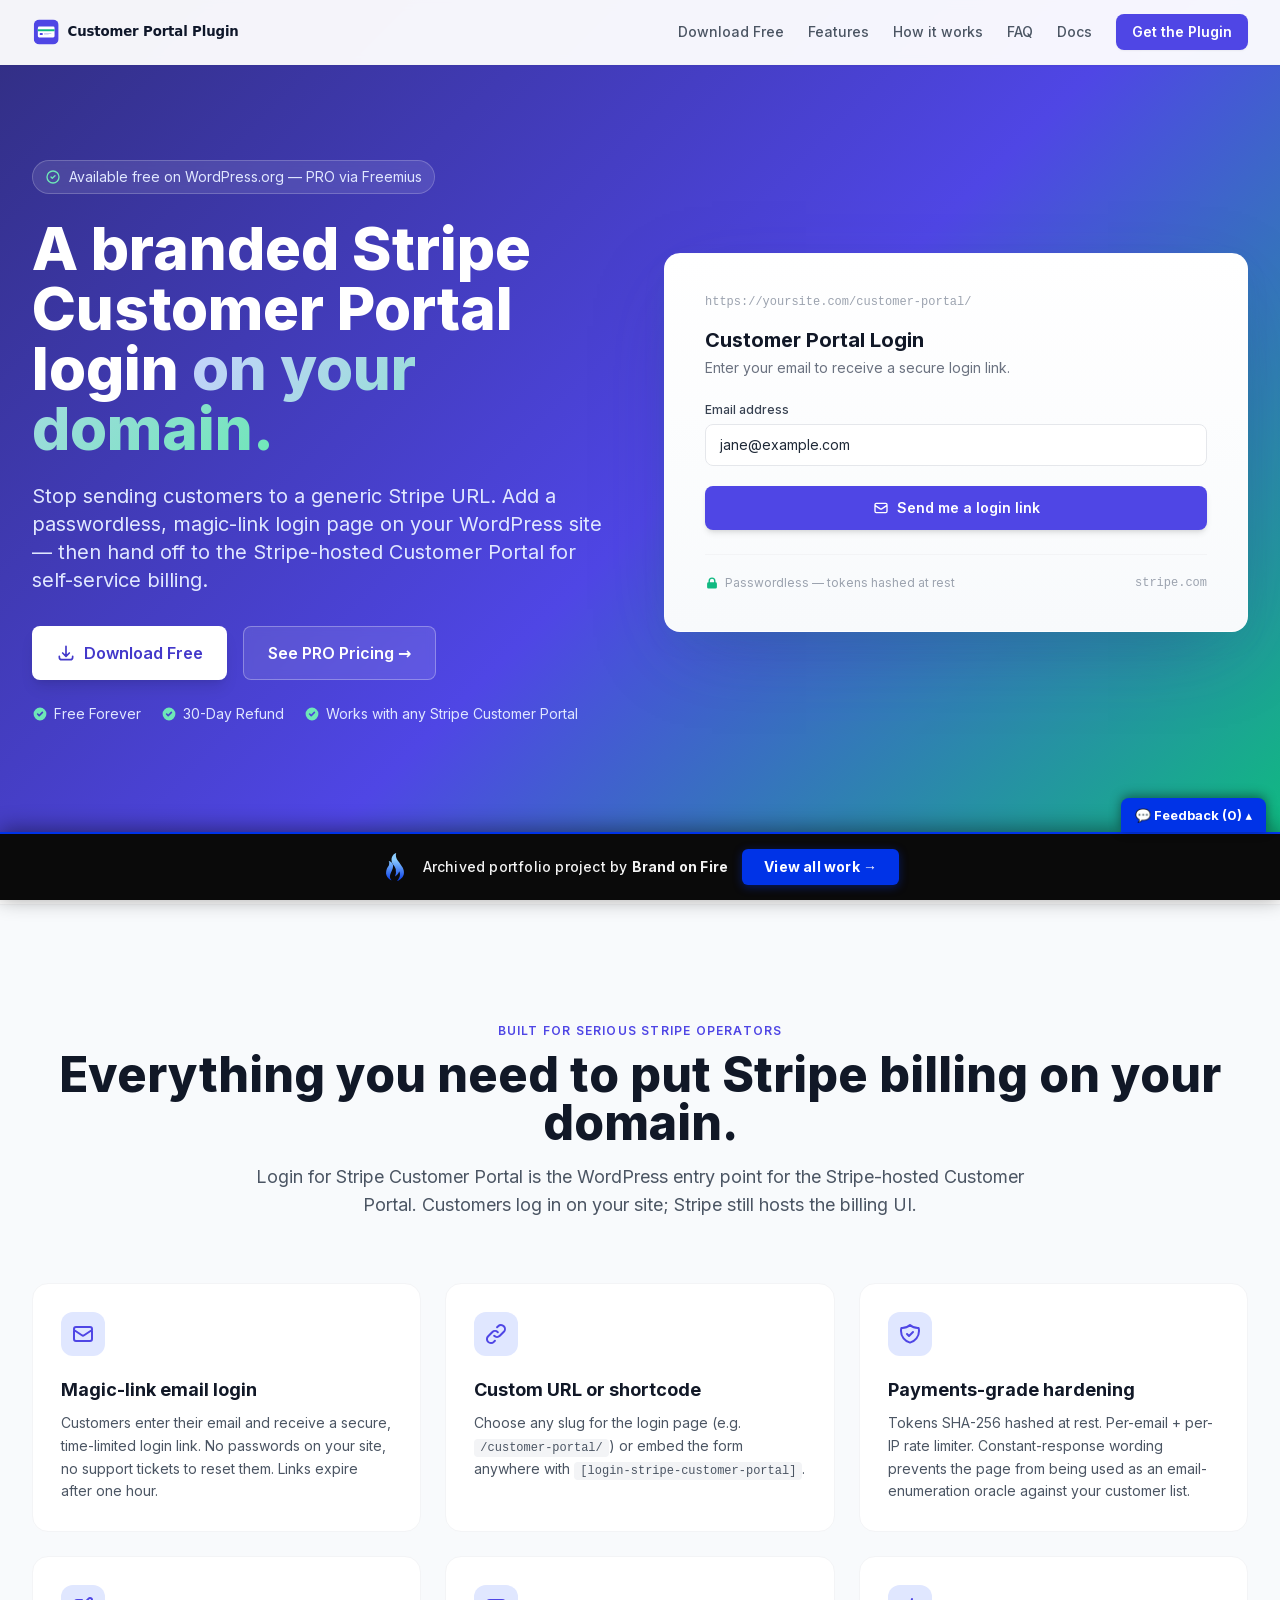
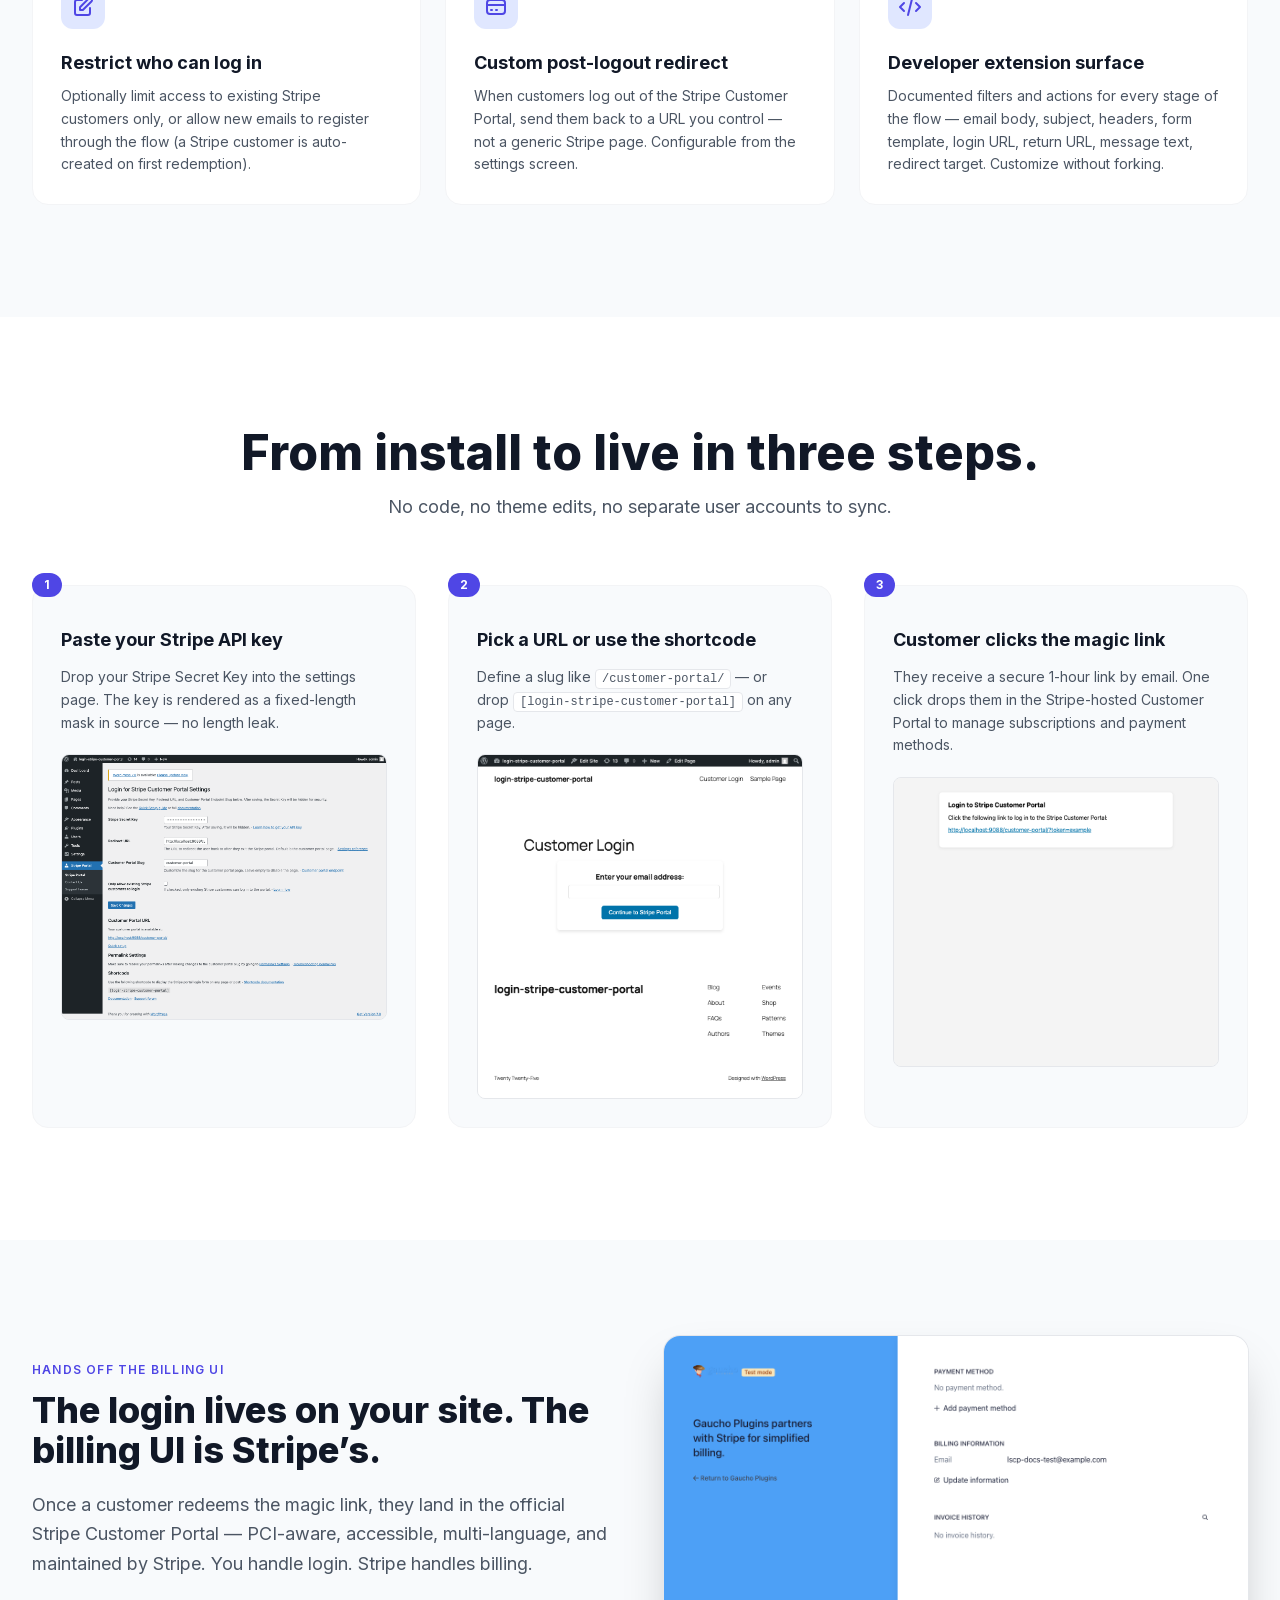
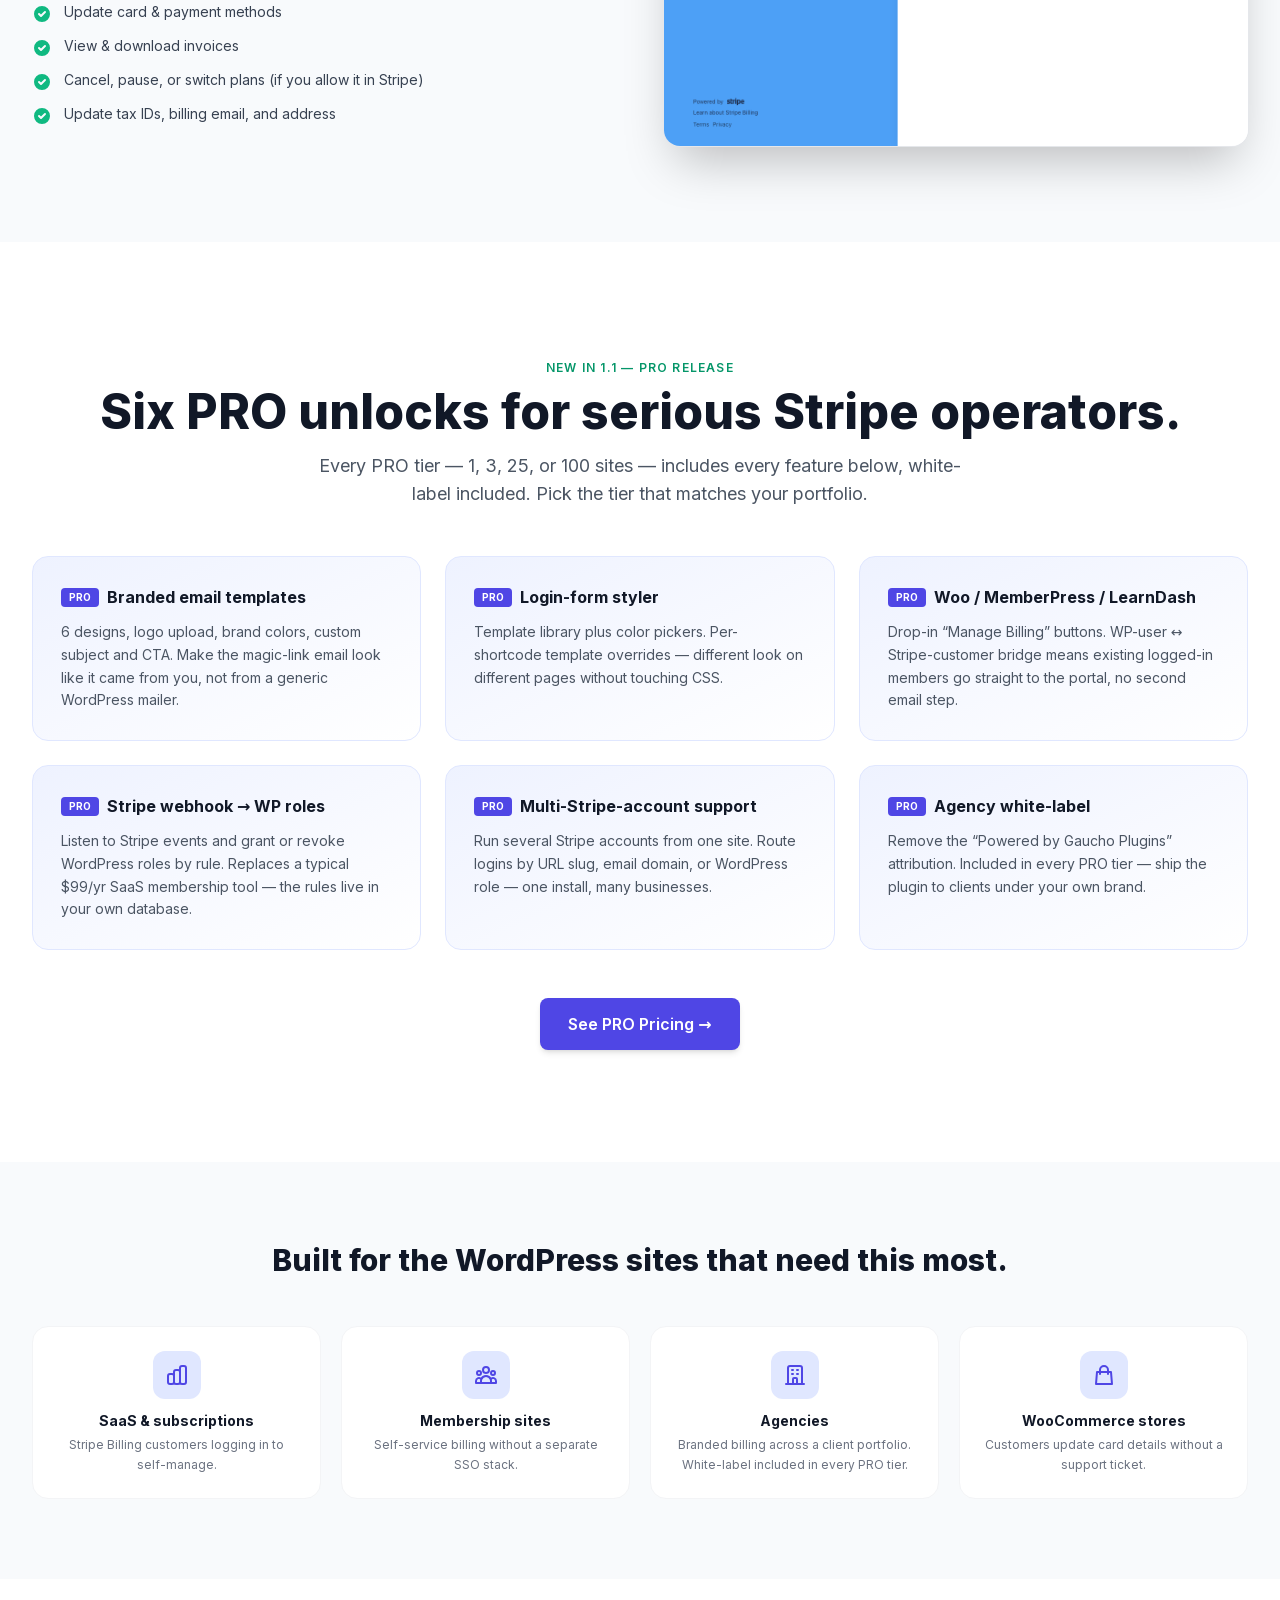
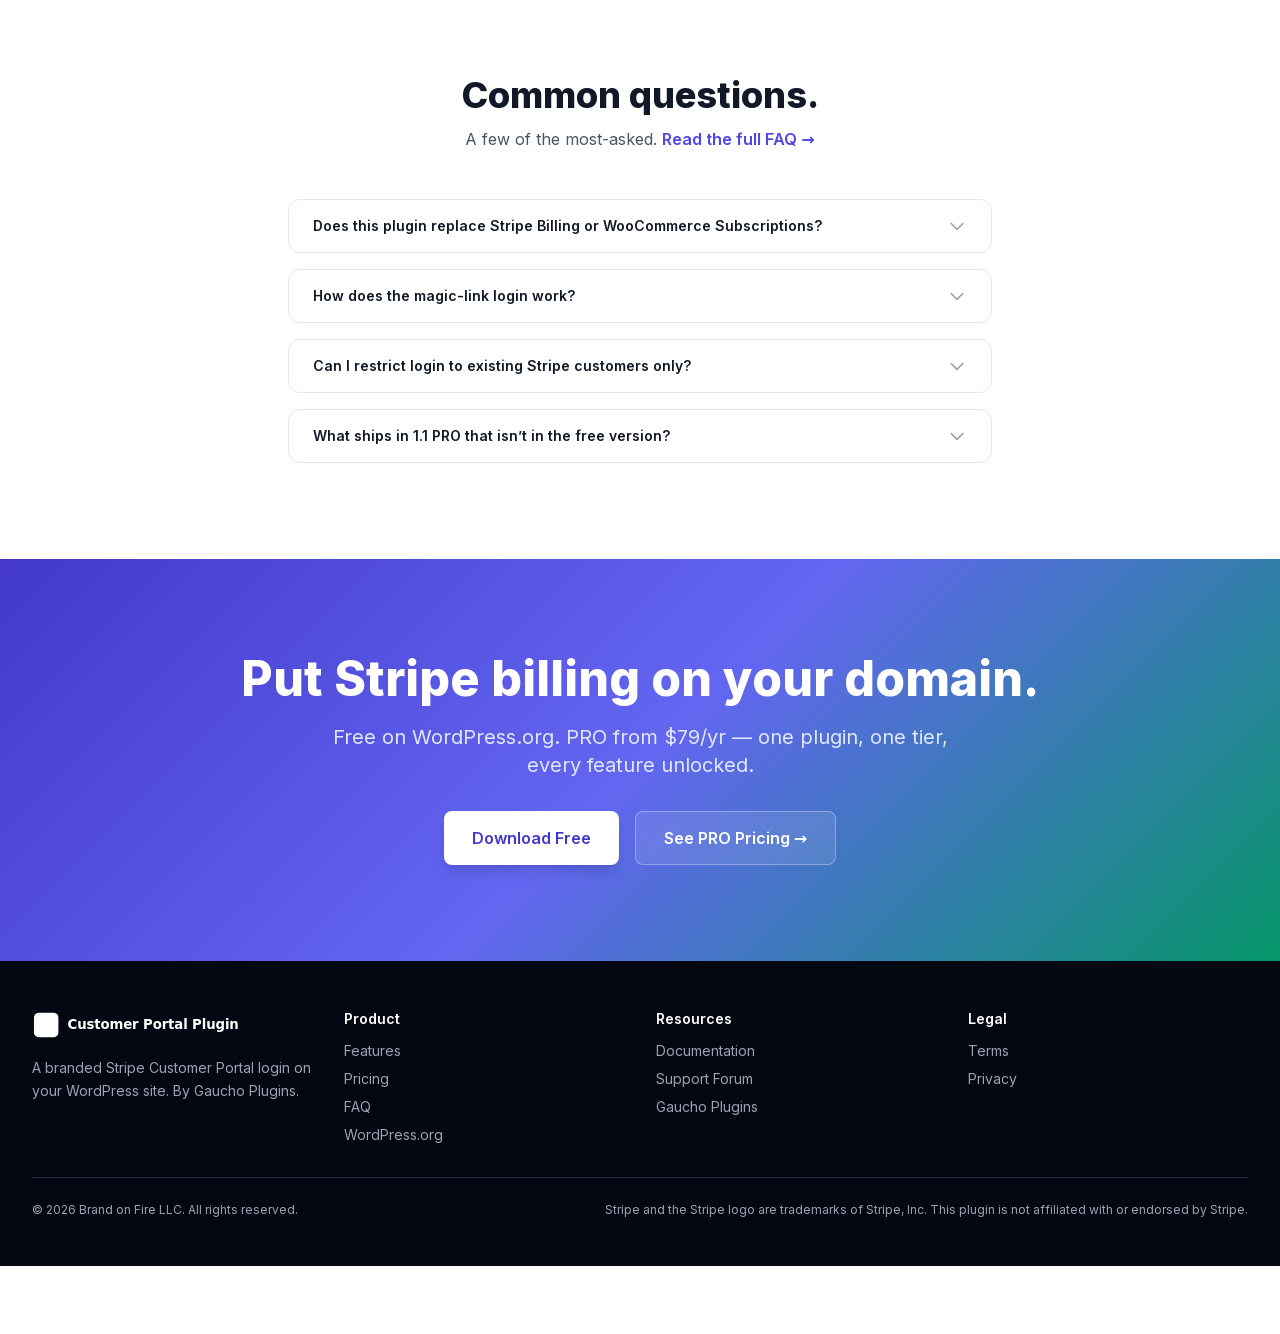
==== index.html @ 132a2828 "Portfolio mirror of customerportalplugin.com — static copy, forms disabled, noindex" ====
<!DOCTYPE html>
<html lang="en">
<head>
    <meta name="robots" content="noindex,nofollow">
    <meta charset="UTF-8">
    <meta name="viewport" content="width=device-width, initial-scale=1.0">
    <title>Login for Stripe Customer Portal — Branded Stripe Billing Login for WordPress</title>
    <meta name="description" content="A branded Stripe Customer Portal login page on your WordPress site. Passwordless magic-link email authentication, custom slug or shortcode, hardened against email enumeration. Free on WordPress.org. PRO from $79/yr.">
    <meta name="keywords" content="stripe customer portal WordPress, stripe billing login WordPress, magic link login WordPress, stripe customer portal login plugin, stripe portal shortcode, branded customer portal stripe">
    <link rel="canonical" href="/customer-portal-plugin/">

    <meta property="og:type" content="website">
    <meta property="og:title" content="Login for Stripe Customer Portal — Branded Stripe Billing Login for WordPress">
    <meta property="og:description" content="A branded Stripe Customer Portal login page on your WordPress site. Magic-link email authentication, custom slug or shortcode. Free on WordPress.org.">
    <meta property="og:url" content="/customer-portal-plugin/">
    <meta property="og:image" content="/customer-portal-plugin/assets/screenshots/login-form-endpoint.png">
    <meta property="og:site_name" content="Login for Stripe Customer Portal">

    <meta name="twitter:card" content="summary_large_image">
    <meta name="twitter:title" content="Login for Stripe Customer Portal — Stripe Billing Login for WordPress">
    <meta name="twitter:description" content="Branded magic-link login for the Stripe Customer Portal on WordPress. Free on WordPress.org.">
    <meta name="twitter:image" content="/customer-portal-plugin/assets/screenshots/login-form-endpoint.png">

    <link rel="icon" type="image/svg+xml" href="assets/icon.svg">
    <link rel="icon" type="image/png" sizes="32x32" href="assets/favicon-32.png">
    <link rel="icon" type="image/png" sizes="16x16" href="assets/favicon-16.png">
    <link rel="apple-touch-icon" sizes="180x180" href="assets/apple-touch-icon.png">
    <link rel="icon" type="image/png" sizes="192x192" href="assets/icon-192.png">
    <link href="assets/fonts/inter.css" rel="stylesheet">
    <script src="assets/vendor/tailwind.js"></script>
    <script>
        tailwind.config = {
            theme: {
                extend: {
                    fontFamily: { sans: ['Inter', 'system-ui', 'sans-serif'] },
                    colors: {
                        brand: {
                            50:  '#EEF2FF',
                            100: '#E0E7FF',
                            200: '#C7D2FE',
                            300: '#A5B4FC',
                            400: '#818CF8',
                            500: '#6366F1',
                            600: '#4F46E5',
                            700: '#4338CA',
                            800: '#3730A3',
                            900: '#312E81'
                        },
                        accent: {
                            50:  '#ECFDF5',
                            100: '#D1FAE5',
                            500: '#10B981',
                            600: '#059669',
                            700: '#047857'
                        },
                        surface: {
                            50:  '#F8FAFC',
                            100: '#F1F5F9',
                            200: '#E2E8F0'
                        }
                    }
                }
            }
        }
    </script>
    <style>
        .gradient-hero { background: linear-gradient(135deg, #312E81 0%, #4F46E5 55%, #10B981 100%); }
        .gradient-cta  { background: linear-gradient(135deg, #4338CA 0%, #6366F1 50%, #059669 100%); }
        .gradient-text { background: linear-gradient(135deg, #C7D2FE, #6EE7B7); -webkit-background-clip: text; -webkit-text-fill-color: transparent; background-clip: text; }
        .card-hover    { transition: transform 0.2s, box-shadow 0.2s; }
        .card-hover:hover { transform: translateY(-4px); box-shadow: 0 12px 40px rgba(79, 70, 229, 0.18); }
        .fade-in       { animation: fadeIn 0.6s ease-out; }
        @keyframes fadeIn { from { opacity: 0; transform: translateY(20px); } to { opacity: 1; transform: translateY(0); } }
        .hero-mock     { background: linear-gradient(180deg, #FFFFFF 0%, #F8FAFC 100%); border: 1px solid rgba(255,255,255,0.5); box-shadow: 0 25px 80px -20px rgba(49, 46, 129, 0.35), 0 10px 30px -10px rgba(16, 185, 129, 0.18); }
        .mono          { font-family: ui-monospace, SFMono-Regular, Menlo, Monaco, Consolas, monospace; }
    </style>

    <script type="application/ld+json">
    {
        "@context": "https://schema.org",
        "@type": "SoftwareApplication",
        "name": "Login for Stripe Customer Portal",
        "description": "WordPress plugin that adds a branded Stripe Customer Portal login page on your domain. Passwordless magic-link email authentication, custom login endpoint or shortcode, hardened against email enumeration. Free on WordPress.org, PRO unlocks branded email templates, form styler, WooCommerce / MemberPress / LearnDash integrations, Stripe-webhook role automation, multi-Stripe-account support, and agency white-label.",
        "applicationCategory": "BusinessApplication",
        "operatingSystem": "WordPress",
        "offers": [
            { "@type": "Offer", "price": "0",   "priceCurrency": "USD", "name": "Free" },
            { "@type": "Offer", "price": "79",  "priceCurrency": "USD", "name": "PRO (1 site)" },
            { "@type": "Offer", "price": "159", "priceCurrency": "USD", "name": "PRO (3 sites)" },
            { "@type": "Offer", "price": "299", "priceCurrency": "USD", "name": "PRO (25 sites)" },
            { "@type": "Offer", "price": "499", "priceCurrency": "USD", "name": "PRO (100 sites)" }
        ],
        "author": {
            "@type": "Organization",
            "name": "Gaucho Plugins",
            "url": "https://gauchoplugins.com"
        }
    }
    </script>
    <script type="application/ld+json">
    {
        "@context": "https://schema.org",
        "@type": "Organization",
        "name": "Gaucho Plugins",
        "legalName": "Brand on Fire LLC",
        "url": "https://gauchoplugins.com",
        "logo": "/customer-portal-plugin/assets/icon.png",
        "founder": { "@type": "Person", "name": "Brandon Ernst" },
        "sameAs": [
            "https://wordpress.org/plugins/login-stripe-customer-portal/",
            "https://gauchoplugins.com"
        ]
    }
    </script>
    <!-- gp-agentic-commerce:start -->
    <!-- Agentic commerce: AI agents can discover and purchase programmatically. -->
    <script type="application/ld+json">
{
  "@context": "https://schema.org",
  "@type": "Product",
  "name": "Login for Stripe Customer Portal (premium license)",
  "description": "Login for Stripe Customer Portal adds a branded, passwordless magic-link login page on your WordPress domain that takes customers straight to the Stripe Customer Portal to manage subscriptions, invoices, and payment methods.",
  "brand": {
    "@type": "Brand",
    "name": "Gaucho Plugins"
  },
  "image": "https://gauchoplugins.com/wp-content/uploads/product-feed/login-stripe-customer-portal.png",
  "url": "/customer-portal-plugin/",
  "offers": [
    {
      "@type": "Offer",
      "sku": "lscp-pro-1",
      "name": "Login for Stripe Customer Portal PRO - 1 site (annual license)",
      "price": "79",
      "priceCurrency": "USD",
      "availability": "https://schema.org/InStock",
      "url": "/customer-portal-plugin/"
    },
    {
      "@type": "Offer",
      "sku": "lscp-pro-3",
      "name": "Login for Stripe Customer Portal PRO - 3 sites (annual license)",
      "price": "159",
      "priceCurrency": "USD",
      "availability": "https://schema.org/InStock",
      "url": "/customer-portal-plugin/"
    },
    {
      "@type": "Offer",
      "sku": "lscp-pro-25",
      "name": "Login for Stripe Customer Portal PRO - 25 sites (annual license)",
      "price": "299",
      "priceCurrency": "USD",
      "availability": "https://schema.org/InStock",
      "url": "/customer-portal-plugin/"
    },
    {
      "@type": "Offer",
      "sku": "lscp-pro-100",
      "name": "Login for Stripe Customer Portal PRO - 100 sites (annual license)",
      "price": "499",
      "priceCurrency": "USD",
      "availability": "https://schema.org/InStock",
      "url": "/customer-portal-plugin/"
    }
  ]
}
    </script>
    <!-- gp-agentic-commerce:end -->
</head>
<body class="font-sans text-gray-800 bg-white antialiased">

    <!-- Header -->
    <header class="fixed top-0 left-0 right-0 z-50 bg-white/95 backdrop-blur-sm border-b border-gray-100 shadow-sm">
        <nav class="max-w-7xl mx-auto px-4 sm:px-6 lg:px-8">
            <div class="flex items-center justify-between h-16">
                <a href="./" class="flex items-center" aria-label="Customer Portal Plugin home">
                    <img src="assets/logo.svg" alt="Customer Portal Plugin" class="h-8 w-auto">
                </a>
                <div class="hidden md:flex items-center gap-6">
                    <a href="https://wordpress.org/plugins/login-stripe-customer-portal/" target="_blank" rel="noopener" class="text-sm font-medium text-gray-600 hover:text-brand-600 transition-colors">Download Free</a>
                    <a href="#features" class="text-sm font-medium text-gray-600 hover:text-brand-600 transition-colors">Features</a>
                    <a href="#how" class="text-sm font-medium text-gray-600 hover:text-brand-600 transition-colors">How it works</a>
                    <a href="faq/" class="text-sm font-medium text-gray-600 hover:text-brand-600 transition-colors">FAQ</a>
                    <a href="https://docs.customerportalplugin.com/" target="_blank" rel="noopener" class="text-sm font-medium text-gray-600 hover:text-brand-600 transition-colors">Docs</a>
                    <a href="pricing/" class="inline-flex items-center px-4 py-2 bg-brand-600 text-white text-sm font-semibold rounded-lg hover:bg-brand-700 transition-colors shadow-sm">Get the Plugin</a>
                </div>
                <button id="mobile-menu-btn" class="md:hidden p-2 text-gray-600 hover:text-brand-600" aria-label="Toggle menu">
                    <svg class="w-6 h-6" fill="none" stroke="currentColor" viewBox="0 0 24 24"><path stroke-linecap="round" stroke-linejoin="round" stroke-width="2" d="M4 6h16M4 12h16M4 18h16"/></svg>
                </button>
            </div>
            <div id="mobile-menu" class="hidden md:hidden pb-4">
                <div class="flex flex-col gap-3">
                    <a href="https://wordpress.org/plugins/login-stripe-customer-portal/" target="_blank" rel="noopener" class="text-sm font-medium text-gray-600 hover:text-brand-600 py-1">Download Free</a>
                    <a href="#features" class="text-sm font-medium text-gray-600 hover:text-brand-600 py-1">Features</a>
                    <a href="#how" class="text-sm font-medium text-gray-600 hover:text-brand-600 py-1">How it works</a>
                    <a href="faq/" class="text-sm font-medium text-gray-600 hover:text-brand-600 py-1">FAQ</a>
                    <a href="https://docs.customerportalplugin.com/" target="_blank" rel="noopener" class="text-sm font-medium text-gray-600 hover:text-brand-600 py-1">Docs</a>
                    <a href="pricing/" class="inline-flex items-center justify-center px-4 py-2 bg-brand-600 text-white text-sm font-semibold rounded-lg hover:bg-brand-700 transition-colors shadow-sm mt-2">Get the Plugin</a>
                </div>
            </div>
        </nav>
    </header>

    <main>
        <!-- Hero -->
        <section class="gradient-hero pt-32 pb-20 lg:pt-40 lg:pb-28">
            <div class="max-w-7xl mx-auto px-4 sm:px-6 lg:px-8">
                <div class="grid lg:grid-cols-2 gap-12 items-center">
                    <div class="fade-in">
                        <div class="inline-flex items-center gap-2 px-3 py-1.5 bg-white/10 rounded-full text-sm text-indigo-100 mb-6 backdrop-blur-sm border border-white/20">
                            <svg class="w-4 h-4 text-emerald-300" fill="none" stroke="currentColor" stroke-width="2" viewBox="0 0 24 24"><path stroke-linecap="round" stroke-linejoin="round" d="M9 12l2 2 4-4m6 2a9 9 0 11-18 0 9 9 0 0118 0z"/></svg>
                            <span>Available free on WordPress.org &mdash; PRO via Freemius</span>
                        </div>
                        <h1 class="text-4xl sm:text-5xl lg:text-6xl font-extrabold text-white leading-tight mb-6">
                            A branded Stripe Customer Portal login <span class="gradient-text">on your domain.</span>
                        </h1>
                        <p class="text-lg lg:text-xl text-indigo-100 mb-8 max-w-xl leading-relaxed">
                            Stop sending customers to a generic Stripe URL. Add a passwordless, magic-link login page on your WordPress site &mdash; then hand off to the Stripe-hosted Customer Portal for self-service billing.
                        </p>
                        <div class="flex flex-col sm:flex-row gap-4 mb-6">
                            <a href="https://wordpress.org/plugins/login-stripe-customer-portal/" target="_blank" rel="noopener" class="inline-flex items-center justify-center px-6 py-3.5 bg-white text-brand-700 font-semibold rounded-lg hover:bg-indigo-50 transition-colors shadow-lg text-base">
                                <svg class="w-5 h-5 mr-2" fill="none" stroke="currentColor" viewBox="0 0 24 24"><path stroke-linecap="round" stroke-linejoin="round" stroke-width="2" d="M4 16v1a3 3 0 003 3h10a3 3 0 003-3v-1m-4-4l-4 4m0 0l-4-4m4 4V4"/></svg>
                                Download Free
                            </a>
                            <a href="pricing/" class="inline-flex items-center justify-center px-6 py-3.5 bg-white/10 text-white font-semibold rounded-lg hover:bg-white/20 transition-colors border border-white/30 text-base backdrop-blur-sm">
                                See PRO Pricing &rarr;
                            </a>
                        </div>
                        <div class="flex flex-wrap gap-x-5 gap-y-2 text-sm text-indigo-100">
                            <span class="flex items-center gap-1.5"><svg class="w-4 h-4 text-emerald-300" fill="currentColor" viewBox="0 0 20 20"><path fill-rule="evenodd" d="M10 18a8 8 0 100-16 8 8 0 000 16zm3.707-9.293a1 1 0 00-1.414-1.414L9 10.586 7.707 9.293a1 1 0 00-1.414 1.414l2 2a1 1 0 001.414 0l4-4z" clip-rule="evenodd"/></svg> Free Forever</span>
                            <span class="flex items-center gap-1.5"><svg class="w-4 h-4 text-emerald-300" fill="currentColor" viewBox="0 0 20 20"><path fill-rule="evenodd" d="M10 18a8 8 0 100-16 8 8 0 000 16zm3.707-9.293a1 1 0 00-1.414-1.414L9 10.586 7.707 9.293a1 1 0 00-1.414 1.414l2 2a1 1 0 001.414 0l4-4z" clip-rule="evenodd"/></svg> 30-Day Refund</span>
                            <span class="flex items-center gap-1.5"><svg class="w-4 h-4 text-emerald-300" fill="currentColor" viewBox="0 0 20 20"><path fill-rule="evenodd" d="M10 18a8 8 0 100-16 8 8 0 000 16zm3.707-9.293a1 1 0 00-1.414-1.414L9 10.586 7.707 9.293a1 1 0 00-1.414 1.414l2 2a1 1 0 001.414 0l4-4z" clip-rule="evenodd"/></svg> Works with any Stripe Customer Portal</span>
                        </div>
                    </div>
                    <div class="fade-in">
                        <!-- Hero mock: decorative only (not a real form) -->
                        <div class="hero-mock rounded-2xl overflow-hidden p-8 lg:p-10 select-none pointer-events-none" aria-hidden="true">
                            <div class="text-xs text-gray-400 mono mb-4">https://yoursite.com/customer-portal/</div>
                            <div class="text-xl font-bold text-gray-900 mb-1">Customer Portal Login</div>
                            <p class="text-sm text-gray-500 mb-6">Enter your email to receive a secure login link.</p>
                            <div class="block text-xs font-medium text-gray-700 mb-1.5">Email address</div>
                            <div class="flex items-center gap-2 mb-5">
                                <div class="flex-1 px-3.5 py-2.5 text-sm rounded-lg border border-gray-200 bg-white text-gray-800">jane@example.com</div>
                            </div>
                            <div class="w-full px-4 py-3 bg-brand-600 text-white text-sm font-semibold rounded-lg shadow-md flex items-center justify-center gap-2">
                                <svg class="w-4 h-4" fill="none" stroke="currentColor" stroke-width="2" viewBox="0 0 24 24"><path stroke-linecap="round" stroke-linejoin="round" d="M3 8l7.89 5.26a2 2 0 002.22 0L21 8M5 19h14a2 2 0 002-2V7a2 2 0 00-2-2H5a2 2 0 00-2 2v10a2 2 0 002 2z"/></svg>
                                Send me a login link
                            </div>
                            <div class="mt-6 pt-5 border-t border-gray-100 flex items-center justify-between text-xs text-gray-400">
                                <span class="flex items-center gap-1.5">
                                    <svg class="w-3.5 h-3.5 text-emerald-500" fill="currentColor" viewBox="0 0 20 20"><path fill-rule="evenodd" d="M5 9V7a5 5 0 0110 0v2a2 2 0 012 2v5a2 2 0 01-2 2H5a2 2 0 01-2-2v-5a2 2 0 012-2zm8-2v2H7V7a3 3 0 016 0z" clip-rule="evenodd"/></svg>
                                    Passwordless &mdash; tokens hashed at rest
                                </span>
                                <span class="mono">stripe.com</span>
                            </div>
                        </div>
                    </div>
                </div>
            </div>
        </section>

        <!-- Trust strip -->
        <section class="bg-white border-b border-gray-100 py-6">
            <div class="max-w-7xl mx-auto px-4 sm:px-6 lg:px-8">
                <div class="flex flex-wrap items-center justify-center gap-x-6 gap-y-3 text-xs sm:text-sm text-gray-700">
                    <span class="inline-flex items-center gap-1.5">
                        <svg class="w-4 h-4 text-brand-600" fill="none" stroke="currentColor" stroke-width="2" viewBox="0 0 24 24"><path stroke-linecap="round" stroke-linejoin="round" d="M12 15v2m0 0v2m0-2h2m-2 0H10m9-9V7a2 2 0 00-2-2H7a2 2 0 00-2 2v4m14 0v6a2 2 0 01-2 2H7a2 2 0 01-2-2v-6m14 0H5"/></svg>
                        Magic-link auth, no passwords
                    </span>
                    <span class="inline-flex items-center gap-1.5">
                        <svg class="w-4 h-4 text-brand-600" fill="none" stroke="currentColor" stroke-width="2" viewBox="0 0 24 24"><path stroke-linecap="round" stroke-linejoin="round" d="M9 12l2 2 4-4m5.618-4.016A11.955 11.955 0 0112 2.944a11.955 11.955 0 01-8.618 3.04A12.02 12.02 0 003 9c0 5.591 3.824 10.29 9 11.622 5.176-1.332 9-6.03 9-11.622 0-1.042-.133-2.052-.382-3.016z"/></svg>
                        SHA-256 hashed tokens
                    </span>
                    <span class="inline-flex items-center gap-1.5">
                        <svg class="w-4 h-4 text-brand-600" fill="none" stroke="currentColor" stroke-width="2" viewBox="0 0 24 24"><path stroke-linecap="round" stroke-linejoin="round" d="M13 10V3L4 14h7v7l9-11h-7z"/></svg>
                        Rate-limited (5/10 min)
                    </span>
                    <span class="inline-flex items-center gap-1.5">
                        <svg class="w-4 h-4 text-brand-600" fill="none" stroke="currentColor" stroke-width="2" viewBox="0 0 24 24"><path stroke-linecap="round" stroke-linejoin="round" d="M9 19v-6a2 2 0 00-2-2H5a2 2 0 00-2 2v6a2 2 0 002 2h2a2 2 0 002-2zm0 0V9a2 2 0 012-2h2a2 2 0 012 2v10m-6 0a2 2 0 002 2h2a2 2 0 002-2m0 0V5a2 2 0 012-2h2a2 2 0 012 2v14a2 2 0 01-2 2h-2a2 2 0 01-2-2z"/></svg>
                        Constant-response (no email enumeration)
                    </span>
                    <span class="inline-flex items-center gap-1.5">
                        <svg class="w-4 h-4 text-brand-600" fill="none" stroke="currentColor" stroke-width="2" viewBox="0 0 24 24"><path stroke-linecap="round" stroke-linejoin="round" d="M5 13l4 4L19 7"/></svg>
                        GDPR exporter &amp; eraser
                    </span>
                </div>
            </div>
        </section>

        <!-- Features -->
        <section id="features" class="py-20 lg:py-28 bg-surface-50">
            <div class="max-w-7xl mx-auto px-4 sm:px-6 lg:px-8">
                <div class="text-center mb-16">
                    <span class="inline-block text-xs font-semibold tracking-widest text-brand-600 uppercase mb-3">Built for serious Stripe operators</span>
                    <h2 class="text-3xl sm:text-4xl lg:text-5xl font-extrabold text-gray-900 mb-4">Everything you need to put Stripe billing on your domain.</h2>
                    <p class="text-lg text-gray-600 max-w-3xl mx-auto">Login for Stripe Customer Portal is the WordPress entry point for the Stripe-hosted Customer Portal. Customers log in on your site; Stripe still hosts the billing UI.</p>
                </div>

                <div class="grid md:grid-cols-2 lg:grid-cols-3 gap-6">
                    <!-- F1 -->
                    <div class="bg-white rounded-2xl p-7 border border-gray-100 card-hover">
                        <div class="w-11 h-11 rounded-xl bg-brand-100 text-brand-600 flex items-center justify-center mb-5">
                            <svg class="w-6 h-6" fill="none" stroke="currentColor" stroke-width="2" viewBox="0 0 24 24"><path stroke-linecap="round" stroke-linejoin="round" d="M3 8l7.89 5.26a2 2 0 002.22 0L21 8M5 19h14a2 2 0 002-2V7a2 2 0 00-2-2H5a2 2 0 00-2 2v10a2 2 0 002 2z"/></svg>
                        </div>
                        <h3 class="text-lg font-bold text-gray-900 mb-2">Magic-link email login</h3>
                        <p class="text-sm text-gray-600 leading-relaxed">Customers enter their email and receive a secure, time-limited login link. No passwords on your site, no support tickets to reset them. Links expire after one hour.</p>
                    </div>
                    <!-- F2 -->
                    <div class="bg-white rounded-2xl p-7 border border-gray-100 card-hover">
                        <div class="w-11 h-11 rounded-xl bg-brand-100 text-brand-600 flex items-center justify-center mb-5">
                            <svg class="w-6 h-6" fill="none" stroke="currentColor" stroke-width="2" viewBox="0 0 24 24"><path stroke-linecap="round" stroke-linejoin="round" d="M13.828 10.172a4 4 0 00-5.656 0l-4 4a4 4 0 105.656 5.656l1.102-1.101m-.758-4.899a4 4 0 005.656 0l4-4a4 4 0 00-5.656-5.656l-1.1 1.1"/></svg>
                        </div>
                        <h3 class="text-lg font-bold text-gray-900 mb-2">Custom URL or shortcode</h3>
                        <p class="text-sm text-gray-600 leading-relaxed">Choose any slug for the login page (e.g. <span class="mono text-xs bg-gray-100 px-1.5 py-0.5 rounded">/customer-portal/</span>) or embed the form anywhere with <span class="mono text-xs bg-gray-100 px-1.5 py-0.5 rounded">[login-stripe-customer-portal]</span>.</p>
                    </div>
                    <!-- F3 -->
                    <div class="bg-white rounded-2xl p-7 border border-gray-100 card-hover">
                        <div class="w-11 h-11 rounded-xl bg-brand-100 text-brand-600 flex items-center justify-center mb-5">
                            <svg class="w-6 h-6" fill="none" stroke="currentColor" stroke-width="2" viewBox="0 0 24 24"><path stroke-linecap="round" stroke-linejoin="round" d="M9 12l2 2 4-4m5.618-4.016A11.955 11.955 0 0112 2.944a11.955 11.955 0 01-8.618 3.04A12.02 12.02 0 003 9c0 5.591 3.824 10.29 9 11.622 5.176-1.332 9-6.03 9-11.622 0-1.042-.133-2.052-.382-3.016z"/></svg>
                        </div>
                        <h3 class="text-lg font-bold text-gray-900 mb-2">Payments-grade hardening</h3>
                        <p class="text-sm text-gray-600 leading-relaxed">Tokens SHA-256 hashed at rest. Per-email + per-IP rate limiter. Constant-response wording prevents the page from being used as an email-enumeration oracle against your customer list.</p>
                    </div>
                    <!-- F4 -->
                    <div class="bg-white rounded-2xl p-7 border border-gray-100 card-hover">
                        <div class="w-11 h-11 rounded-xl bg-brand-100 text-brand-600 flex items-center justify-center mb-5">
                            <svg class="w-6 h-6" fill="none" stroke="currentColor" stroke-width="2" viewBox="0 0 24 24"><path stroke-linecap="round" stroke-linejoin="round" d="M11 5H6a2 2 0 00-2 2v11a2 2 0 002 2h11a2 2 0 002-2v-5m-1.414-9.414a2 2 0 112.828 2.828L11.828 15H9v-2.828l8.586-8.586z"/></svg>
                        </div>
                        <h3 class="text-lg font-bold text-gray-900 mb-2">Restrict who can log in</h3>
                        <p class="text-sm text-gray-600 leading-relaxed">Optionally limit access to existing Stripe customers only, or allow new emails to register through the flow (a Stripe customer is auto-created on first redemption).</p>
                    </div>
                    <!-- F5 -->
                    <div class="bg-white rounded-2xl p-7 border border-gray-100 card-hover">
                        <div class="w-11 h-11 rounded-xl bg-brand-100 text-brand-600 flex items-center justify-center mb-5">
                            <svg class="w-6 h-6" fill="none" stroke="currentColor" stroke-width="2" viewBox="0 0 24 24"><path stroke-linecap="round" stroke-linejoin="round" d="M3 10h18M7 15h1m4 0h1m-7 4h12a3 3 0 003-3V8a3 3 0 00-3-3H6a3 3 0 00-3 3v8a3 3 0 003 3z"/></svg>
                        </div>
                        <h3 class="text-lg font-bold text-gray-900 mb-2">Custom post-logout redirect</h3>
                        <p class="text-sm text-gray-600 leading-relaxed">When customers log out of the Stripe Customer Portal, send them back to a URL you control &mdash; not a generic Stripe page. Configurable from the settings screen.</p>
                    </div>
                    <!-- F6 -->
                    <div class="bg-white rounded-2xl p-7 border border-gray-100 card-hover">
                        <div class="w-11 h-11 rounded-xl bg-brand-100 text-brand-600 flex items-center justify-center mb-5">
                            <svg class="w-6 h-6" fill="none" stroke="currentColor" stroke-width="2" viewBox="0 0 24 24"><path stroke-linecap="round" stroke-linejoin="round" d="M10 20l4-16m4 4l4 4-4 4M6 16l-4-4 4-4"/></svg>
                        </div>
                        <h3 class="text-lg font-bold text-gray-900 mb-2">Developer extension surface</h3>
                        <p class="text-sm text-gray-600 leading-relaxed">Documented filters and actions for every stage of the flow &mdash; email body, subject, headers, form template, login URL, return URL, message text, redirect target. Customize without forking.</p>
                    </div>
                </div>
            </div>
        </section>

        <!-- How it works -->
        <section id="how" class="py-20 lg:py-28 bg-white">
            <div class="max-w-7xl mx-auto px-4 sm:px-6 lg:px-8">
                <div class="text-center mb-16">
                    <h2 class="text-3xl sm:text-4xl lg:text-5xl font-extrabold text-gray-900 mb-4">From install to live in three steps.</h2>
                    <p class="text-lg text-gray-600 max-w-2xl mx-auto">No code, no theme edits, no separate user accounts to sync.</p>
                </div>

                <div class="grid lg:grid-cols-3 gap-8">
                    <div class="relative">
                        <div class="absolute -top-3 left-0 px-3 py-1 bg-brand-600 text-white text-xs font-bold rounded-full">1</div>
                        <div class="bg-surface-50 rounded-2xl p-7 border border-gray-100 h-full">
                            <h3 class="text-lg font-bold text-gray-900 mb-3 mt-3">Paste your Stripe API key</h3>
                            <p class="text-sm text-gray-600 mb-5 leading-relaxed">Drop your Stripe Secret Key into the settings page. The key is rendered as a fixed-length mask in source &mdash; no length leak.</p>
                            <div class="rounded-lg overflow-hidden border border-gray-200">
                                <img src="assets/screenshots/admin-settings-page.png" alt="Plugin settings page in WordPress admin showing the Stripe API key field and Customer Portal slug" class="w-full h-auto" loading="lazy">
                            </div>
                        </div>
                    </div>
                    <div class="relative">
                        <div class="absolute -top-3 left-0 px-3 py-1 bg-brand-600 text-white text-xs font-bold rounded-full">2</div>
                        <div class="bg-surface-50 rounded-2xl p-7 border border-gray-100 h-full">
                            <h3 class="text-lg font-bold text-gray-900 mb-3 mt-3">Pick a URL or use the shortcode</h3>
                            <p class="text-sm text-gray-600 mb-5 leading-relaxed">Define a slug like <span class="mono text-xs bg-white px-1.5 py-0.5 rounded border border-gray-200">/customer-portal/</span> &mdash; or drop <span class="mono text-xs bg-white px-1.5 py-0.5 rounded border border-gray-200">[login-stripe-customer-portal]</span> on any page.</p>
                            <div class="rounded-lg overflow-hidden border border-gray-200">
                                <img src="assets/screenshots/login-form-shortcode.png" alt="The login form rendered on a WordPress page via the shortcode" class="w-full h-auto" loading="lazy">
                            </div>
                        </div>
                    </div>
                    <div class="relative">
                        <div class="absolute -top-3 left-0 px-3 py-1 bg-brand-600 text-white text-xs font-bold rounded-full">3</div>
                        <div class="bg-surface-50 rounded-2xl p-7 border border-gray-100 h-full">
                            <h3 class="text-lg font-bold text-gray-900 mb-3 mt-3">Customer clicks the magic link</h3>
                            <p class="text-sm text-gray-600 mb-5 leading-relaxed">They receive a secure 1-hour link by email. One click drops them in the Stripe-hosted Customer Portal to manage subscriptions and payment methods.</p>
                            <div class="rounded-lg overflow-hidden border border-gray-200">
                                <img src="assets/screenshots/email-login-link.png" alt="The magic-link login email customers receive" class="w-full h-auto" loading="lazy">
                            </div>
                        </div>
                    </div>
                </div>
            </div>
        </section>

        <!-- Stripe-hosted portal screenshot -->
        <section class="py-20 lg:py-24 bg-surface-50">
            <div class="max-w-7xl mx-auto px-4 sm:px-6 lg:px-8">
                <div class="grid lg:grid-cols-2 gap-12 items-center">
                    <div>
                        <span class="inline-block text-xs font-semibold tracking-widest text-brand-600 uppercase mb-3">Hands off the billing UI</span>
                        <h2 class="text-3xl lg:text-4xl font-extrabold text-gray-900 mb-5">The login lives on your site. The billing UI is Stripe&rsquo;s.</h2>
                        <p class="text-lg text-gray-600 mb-6 leading-relaxed">Once a customer redeems the magic link, they land in the official Stripe Customer Portal &mdash; PCI-aware, accessible, multi-language, and maintained by Stripe. You handle login. Stripe handles billing.</p>
                        <ul class="space-y-3 text-sm text-gray-700">
                            <li class="flex items-start gap-3"><svg class="w-5 h-5 text-accent-500 flex-shrink-0 mt-0.5" fill="currentColor" viewBox="0 0 20 20"><path fill-rule="evenodd" d="M10 18a8 8 0 100-16 8 8 0 000 16zm3.707-9.293a1 1 0 00-1.414-1.414L9 10.586 7.707 9.293a1 1 0 00-1.414 1.414l2 2a1 1 0 001.414 0l4-4z" clip-rule="evenodd"/></svg> Update card &amp; payment methods</li>
                            <li class="flex items-start gap-3"><svg class="w-5 h-5 text-accent-500 flex-shrink-0 mt-0.5" fill="currentColor" viewBox="0 0 20 20"><path fill-rule="evenodd" d="M10 18a8 8 0 100-16 8 8 0 000 16zm3.707-9.293a1 1 0 00-1.414-1.414L9 10.586 7.707 9.293a1 1 0 00-1.414 1.414l2 2a1 1 0 001.414 0l4-4z" clip-rule="evenodd"/></svg> View &amp; download invoices</li>
                            <li class="flex items-start gap-3"><svg class="w-5 h-5 text-accent-500 flex-shrink-0 mt-0.5" fill="currentColor" viewBox="0 0 20 20"><path fill-rule="evenodd" d="M10 18a8 8 0 100-16 8 8 0 000 16zm3.707-9.293a1 1 0 00-1.414-1.414L9 10.586 7.707 9.293a1 1 0 00-1.414 1.414l2 2a1 1 0 001.414 0l4-4z" clip-rule="evenodd"/></svg> Cancel, pause, or switch plans (if you allow it in Stripe)</li>
                            <li class="flex items-start gap-3"><svg class="w-5 h-5 text-accent-500 flex-shrink-0 mt-0.5" fill="currentColor" viewBox="0 0 20 20"><path fill-rule="evenodd" d="M10 18a8 8 0 100-16 8 8 0 000 16zm3.707-9.293a1 1 0 00-1.414-1.414L9 10.586 7.707 9.293a1 1 0 00-1.414 1.414l2 2a1 1 0 001.414 0l4-4z" clip-rule="evenodd"/></svg> Update tax IDs, billing email, and address</li>
                        </ul>
                    </div>
                    <div class="rounded-2xl overflow-hidden shadow-2xl ring-1 ring-gray-200">
                        <img src="assets/screenshots/stripe-customer-portal.png" alt="The Stripe-hosted Customer Portal where customers manage their billing after logging in" class="w-full h-auto block" loading="lazy">
                    </div>
                </div>
            </div>
        </section>

        <!-- PRO highlight (1.1) -->
        <section class="py-20 lg:py-28 bg-white">
            <div class="max-w-7xl mx-auto px-4 sm:px-6 lg:px-8">
                <div class="text-center mb-12">
                    <span class="inline-block text-xs font-semibold tracking-widest text-accent-600 uppercase mb-3">New in 1.1 &mdash; PRO release</span>
                    <h2 class="text-3xl sm:text-4xl lg:text-5xl font-extrabold text-gray-900 mb-4">Six PRO unlocks for serious Stripe operators.</h2>
                    <p class="text-lg text-gray-600 max-w-2xl mx-auto">Every PRO tier &mdash; 1, 3, 25, or 100 sites &mdash; includes every feature below, white-label included. Pick the tier that matches your portfolio.</p>
                </div>

                <div class="grid md:grid-cols-2 lg:grid-cols-3 gap-6 mb-12">
                    <!-- P1 -->
                    <div class="rounded-2xl p-7 bg-gradient-to-br from-brand-50 to-white border border-brand-100">
                        <div class="flex items-center gap-2 mb-3">
                            <span class="px-2 py-0.5 bg-brand-600 text-white text-[10px] font-bold rounded">PRO</span>
                            <h3 class="text-base font-bold text-gray-900">Branded email templates</h3>
                        </div>
                        <p class="text-sm text-gray-600 leading-relaxed">6 designs, logo upload, brand colors, custom subject and CTA. Make the magic-link email look like it came from you, not from a generic WordPress mailer.</p>
                    </div>
                    <!-- P2 -->
                    <div class="rounded-2xl p-7 bg-gradient-to-br from-brand-50 to-white border border-brand-100">
                        <div class="flex items-center gap-2 mb-3">
                            <span class="px-2 py-0.5 bg-brand-600 text-white text-[10px] font-bold rounded">PRO</span>
                            <h3 class="text-base font-bold text-gray-900">Login-form styler</h3>
                        </div>
                        <p class="text-sm text-gray-600 leading-relaxed">Template library plus color pickers. Per-shortcode template overrides &mdash; different look on different pages without touching CSS.</p>
                    </div>
                    <!-- P3 -->
                    <div class="rounded-2xl p-7 bg-gradient-to-br from-brand-50 to-white border border-brand-100">
                        <div class="flex items-center gap-2 mb-3">
                            <span class="px-2 py-0.5 bg-brand-600 text-white text-[10px] font-bold rounded">PRO</span>
                            <h3 class="text-base font-bold text-gray-900">Woo / MemberPress / LearnDash</h3>
                        </div>
                        <p class="text-sm text-gray-600 leading-relaxed">Drop-in &ldquo;Manage Billing&rdquo; buttons. WP-user &harr; Stripe-customer bridge means existing logged-in members go straight to the portal, no second email step.</p>
                    </div>
                    <!-- P4 -->
                    <div class="rounded-2xl p-7 bg-gradient-to-br from-brand-50 to-white border border-brand-100">
                        <div class="flex items-center gap-2 mb-3">
                            <span class="px-2 py-0.5 bg-brand-600 text-white text-[10px] font-bold rounded">PRO</span>
                            <h3 class="text-base font-bold text-gray-900">Stripe webhook &rarr; WP roles</h3>
                        </div>
                        <p class="text-sm text-gray-600 leading-relaxed">Listen to Stripe events and grant or revoke WordPress roles by rule. Replaces a typical $99/yr SaaS membership tool &mdash; the rules live in your own database.</p>
                    </div>
                    <!-- P5 -->
                    <div class="rounded-2xl p-7 bg-gradient-to-br from-brand-50 to-white border border-brand-100">
                        <div class="flex items-center gap-2 mb-3">
                            <span class="px-2 py-0.5 bg-brand-600 text-white text-[10px] font-bold rounded">PRO</span>
                            <h3 class="text-base font-bold text-gray-900">Multi-Stripe-account support</h3>
                        </div>
                        <p class="text-sm text-gray-600 leading-relaxed">Run several Stripe accounts from one site. Route logins by URL slug, email domain, or WordPress role &mdash; one install, many businesses.</p>
                    </div>
                    <!-- P6 -->
                    <div class="rounded-2xl p-7 bg-gradient-to-br from-brand-50 to-white border border-brand-100">
                        <div class="flex items-center gap-2 mb-3">
                            <span class="px-2 py-0.5 bg-brand-600 text-white text-[10px] font-bold rounded">PRO</span>
                            <h3 class="text-base font-bold text-gray-900">Agency white-label</h3>
                        </div>
                        <p class="text-sm text-gray-600 leading-relaxed">Remove the &ldquo;Powered by Gaucho Plugins&rdquo; attribution. Included in every PRO tier &mdash; ship the plugin to clients under your own brand.</p>
                    </div>
                </div>

                <div class="text-center">
                    <a href="pricing/" class="inline-flex items-center justify-center px-7 py-3.5 bg-brand-600 text-white font-semibold rounded-lg hover:bg-brand-700 transition-colors shadow-md text-base">
                        See PRO Pricing &rarr;
                    </a>
                </div>
            </div>
        </section>

        <!-- Built for -->
        <section class="py-16 lg:py-20 bg-surface-50">
            <div class="max-w-7xl mx-auto px-4 sm:px-6 lg:px-8">
                <div class="text-center mb-12">
                    <h2 class="text-2xl sm:text-3xl font-extrabold text-gray-900 mb-3">Built for the WordPress sites that need this most.</h2>
                </div>
                <div class="grid md:grid-cols-2 lg:grid-cols-4 gap-5">
                    <div class="bg-white rounded-2xl p-6 border border-gray-100 text-center">
                        <div class="w-12 h-12 mx-auto mb-3 rounded-xl bg-brand-100 text-brand-600 flex items-center justify-center"><svg class="w-6 h-6" fill="none" stroke="currentColor" stroke-width="2" viewBox="0 0 24 24"><path stroke-linecap="round" stroke-linejoin="round" d="M9 19v-6a2 2 0 00-2-2H5a2 2 0 00-2 2v6a2 2 0 002 2h2a2 2 0 002-2zm0 0V9a2 2 0 012-2h2a2 2 0 012 2v10m-6 0a2 2 0 002 2h2a2 2 0 002-2m0 0V5a2 2 0 012-2h2a2 2 0 012 2v14a2 2 0 01-2 2h-2a2 2 0 01-2-2z"/></svg></div>
                        <h3 class="text-sm font-bold text-gray-900 mb-1">SaaS &amp; subscriptions</h3>
                        <p class="text-xs text-gray-500 leading-relaxed">Stripe Billing customers logging in to self-manage.</p>
                    </div>
                    <div class="bg-white rounded-2xl p-6 border border-gray-100 text-center">
                        <div class="w-12 h-12 mx-auto mb-3 rounded-xl bg-brand-100 text-brand-600 flex items-center justify-center"><svg class="w-6 h-6" fill="none" stroke="currentColor" stroke-width="2" viewBox="0 0 24 24"><path stroke-linecap="round" stroke-linejoin="round" d="M17 20h5v-2a3 3 0 00-5.356-1.857M17 20H7m10 0v-2c0-.656-.126-1.283-.356-1.857M7 20H2v-2a3 3 0 015.356-1.857M7 20v-2c0-.656.126-1.283.356-1.857m0 0a5.002 5.002 0 019.288 0M15 7a3 3 0 11-6 0 3 3 0 016 0zm6 3a2 2 0 11-4 0 2 2 0 014 0zM7 10a2 2 0 11-4 0 2 2 0 014 0z"/></svg></div>
                        <h3 class="text-sm font-bold text-gray-900 mb-1">Membership sites</h3>
                        <p class="text-xs text-gray-500 leading-relaxed">Self-service billing without a separate SSO stack.</p>
                    </div>
                    <div class="bg-white rounded-2xl p-6 border border-gray-100 text-center">
                        <div class="w-12 h-12 mx-auto mb-3 rounded-xl bg-brand-100 text-brand-600 flex items-center justify-center"><svg class="w-6 h-6" fill="none" stroke="currentColor" stroke-width="2" viewBox="0 0 24 24"><path stroke-linecap="round" stroke-linejoin="round" d="M19 21V5a2 2 0 00-2-2H7a2 2 0 00-2 2v16m14 0h2m-2 0h-5m-9 0H3m2 0h5M9 7h1m-1 4h1m4-4h1m-1 4h1m-5 10v-5a1 1 0 011-1h2a1 1 0 011 1v5m-4 0h4"/></svg></div>
                        <h3 class="text-sm font-bold text-gray-900 mb-1">Agencies</h3>
                        <p class="text-xs text-gray-500 leading-relaxed">Branded billing across a client portfolio. White-label included in every PRO tier.</p>
                    </div>
                    <div class="bg-white rounded-2xl p-6 border border-gray-100 text-center">
                        <div class="w-12 h-12 mx-auto mb-3 rounded-xl bg-brand-100 text-brand-600 flex items-center justify-center"><svg class="w-6 h-6" fill="none" stroke="currentColor" stroke-width="2" viewBox="0 0 24 24"><path stroke-linecap="round" stroke-linejoin="round" d="M16 11V7a4 4 0 00-8 0v4M5 9h14l1 12H4L5 9z"/></svg></div>
                        <h3 class="text-sm font-bold text-gray-900 mb-1">WooCommerce stores</h3>
                        <p class="text-xs text-gray-500 leading-relaxed">Customers update card details without a support ticket.</p>
                    </div>
                </div>
            </div>
        </section>

        <!-- FAQ teaser -->
        <section class="py-20 lg:py-24 bg-white">
            <div class="max-w-3xl mx-auto px-4 sm:px-6 lg:px-8">
                <div class="text-center mb-12">
                    <h2 class="text-3xl sm:text-4xl font-extrabold text-gray-900 mb-3">Common questions.</h2>
                    <p class="text-gray-600">A few of the most-asked. <a href="faq/" class="text-brand-600 font-semibold hover:underline">Read the full FAQ &rarr;</a></p>
                </div>
                <div class="space-y-4">
                    <details class="group border border-gray-200 rounded-xl overflow-hidden">
                        <summary class="flex items-center justify-between px-6 py-4 cursor-pointer text-sm font-semibold text-gray-900 hover:bg-surface-50 transition-colors">
                            Does this plugin replace Stripe Billing or WooCommerce Subscriptions?
                            <svg class="w-5 h-5 text-gray-400 group-open:rotate-180 transition-transform" fill="none" stroke="currentColor" viewBox="0 0 24 24"><path stroke-linecap="round" stroke-linejoin="round" stroke-width="2" d="M19 9l-7 7-7-7"/></svg>
                        </summary>
                        <div class="px-6 pb-4 text-sm text-gray-600 leading-relaxed">No. It adds a WordPress login entry point for the Stripe Customer Portal. Your products, subscriptions, and billing logic stay in Stripe (or WooCommerce). The plugin just owns the login surface on your domain.</div>
                    </details>
                    <details class="group border border-gray-200 rounded-xl overflow-hidden">
                        <summary class="flex items-center justify-between px-6 py-4 cursor-pointer text-sm font-semibold text-gray-900 hover:bg-surface-50 transition-colors">
                            How does the magic-link login work?
                            <svg class="w-5 h-5 text-gray-400 group-open:rotate-180 transition-transform" fill="none" stroke="currentColor" viewBox="0 0 24 24"><path stroke-linecap="round" stroke-linejoin="round" stroke-width="2" d="M19 9l-7 7-7-7"/></svg>
                        </summary>
                        <div class="px-6 pb-4 text-sm text-gray-600 leading-relaxed">A customer enters their email. The plugin issues a secure token, hashes it before storing, and emails a one-hour login link. Clicking the link verifies the token and hands off to the Stripe-hosted Customer Portal.</div>
                    </details>
                    <details class="group border border-gray-200 rounded-xl overflow-hidden">
                        <summary class="flex items-center justify-between px-6 py-4 cursor-pointer text-sm font-semibold text-gray-900 hover:bg-surface-50 transition-colors">
                            Can I restrict login to existing Stripe customers only?
                            <svg class="w-5 h-5 text-gray-400 group-open:rotate-180 transition-transform" fill="none" stroke="currentColor" viewBox="0 0 24 24"><path stroke-linecap="round" stroke-linejoin="round" stroke-width="2" d="M19 9l-7 7-7-7"/></svg>
                        </summary>
                        <div class="px-6 pb-4 text-sm text-gray-600 leading-relaxed">Yes. A toggle in settings limits access to existing Stripe customers. With it off (the default) a Stripe customer is auto-created the first time a magic link is redeemed for a new email.</div>
                    </details>
                    <details class="group border border-gray-200 rounded-xl overflow-hidden">
                        <summary class="flex items-center justify-between px-6 py-4 cursor-pointer text-sm font-semibold text-gray-900 hover:bg-surface-50 transition-colors">
                            What ships in 1.1 PRO that isn&rsquo;t in the free version?
                            <svg class="w-5 h-5 text-gray-400 group-open:rotate-180 transition-transform" fill="none" stroke="currentColor" viewBox="0 0 24 24"><path stroke-linecap="round" stroke-linejoin="round" stroke-width="2" d="M19 9l-7 7-7-7"/></svg>
                        </summary>
                        <div class="px-6 pb-4 text-sm text-gray-600 leading-relaxed">PRO unlocks branded magic-link email templates, the login-form styler, WooCommerce / MemberPress / LearnDash integration, a Stripe-webhook listener with rules-based WP role automation, multi-Stripe-account support, and agency white-label &mdash; included in every PRO tier.</div>
                    </details>
                </div>
            </div>
        </section>

        <!-- Final CTA -->
        <section class="gradient-cta py-20 lg:py-24">
            <div class="max-w-4xl mx-auto px-4 sm:px-6 lg:px-8 text-center">
                <h2 class="text-3xl sm:text-4xl lg:text-5xl font-extrabold text-white mb-5">Put Stripe billing on your domain.</h2>
                <p class="text-lg lg:text-xl text-indigo-100 mb-8 max-w-2xl mx-auto">Free on WordPress.org. PRO from $79/yr &mdash; one plugin, one tier, every feature unlocked.</p>
                <div class="flex flex-col sm:flex-row justify-center gap-4">
                    <a href="https://wordpress.org/plugins/login-stripe-customer-portal/" target="_blank" rel="noopener" class="inline-flex items-center justify-center px-7 py-3.5 bg-white text-brand-700 font-semibold rounded-lg hover:bg-indigo-50 transition-colors shadow-lg text-base">Download Free</a>
                    <a href="pricing/" class="inline-flex items-center justify-center px-7 py-3.5 bg-white/10 text-white font-semibold rounded-lg hover:bg-white/20 transition-colors border border-white/30 text-base backdrop-blur-sm">See PRO Pricing &rarr;</a>
                </div>
            </div>
        </section>
    </main>

    <!-- Footer -->
    <footer class="bg-gray-950 text-gray-400 py-12">
        <div class="max-w-7xl mx-auto px-4 sm:px-6 lg:px-8">
            <div class="grid md:grid-cols-4 gap-8 mb-8">
                <div>
                    <div class="flex items-center mb-4">
                        <img src="assets/logo.svg" alt="Login for Stripe Customer Portal" class="h-8 w-auto brightness-0 invert">
                    </div>
                    <p class="text-sm leading-relaxed">A branded Stripe Customer Portal login on your WordPress site. By Gaucho Plugins.</p>
                </div>
                <div>
                    <h4 class="text-white font-semibold text-sm mb-3">Product</h4>
                    <ul class="space-y-2 text-sm">
                        <li><a href="#features" class="hover:text-white transition-colors">Features</a></li>
                        <li><a href="pricing/" class="hover:text-white transition-colors">Pricing</a></li>
                        <li><a href="faq/" class="hover:text-white transition-colors">FAQ</a></li>
                        <li><a href="https://wordpress.org/plugins/login-stripe-customer-portal/" target="_blank" rel="noopener" class="hover:text-white transition-colors">WordPress.org</a></li>
                    </ul>
                </div>
                <div>
                    <h4 class="text-white font-semibold text-sm mb-3">Resources</h4>
                    <ul class="space-y-2 text-sm">
                        <li><a href="https://docs.customerportalplugin.com/" target="_blank" rel="noopener" class="hover:text-white transition-colors">Documentation</a></li>
                        <li><a href="https://wordpress.org/support/plugin/login-stripe-customer-portal/" target="_blank" rel="noopener" class="hover:text-white transition-colors">Support Forum</a></li>
                        <li><a href="https://gauchoplugins.com" target="_blank" rel="noopener" class="hover:text-white transition-colors">Gaucho Plugins</a></li>
                    </ul>
                </div>
                <div>
                    <h4 class="text-white font-semibold text-sm mb-3">Legal</h4>
                    <ul class="space-y-2 text-sm">
                        <li><a href="terms/" class="hover:text-white transition-colors">Terms</a></li>
                        <li><a href="privacy/" class="hover:text-white transition-colors">Privacy</a></li>
                    </ul>
                </div>
            </div>
            <div class="border-t border-gray-800 pt-6 flex flex-col sm:flex-row justify-between gap-3 text-xs">
                <p>&copy; <span class="js-yr">2026</span> Brand on Fire LLC. All rights reserved.</p>
                <p>Stripe and the Stripe logo are trademarks of Stripe, Inc. This plugin is not affiliated with or endorsed by Stripe.</p>
            </div>
        </div>
    </footer>

    <script>
        document.getElementById('mobile-menu-btn').addEventListener('click', function() {
            document.getElementById('mobile-menu').classList.toggle('hidden');
        });
    </script>
<script>document.querySelectorAll(".js-yr").forEach(function(e){e.textContent=new Date().getFullYear();});</script>
<!-- bof-portfolio-bar --><a href="https://brandonfire.com/portfolio/" id="bof-portfolio-bar" rel="noopener" style="position:fixed;left:0;right:0;bottom:0;z-index:2147483647;display:flex;align-items:center;justify-content:center;gap:14px;flex-wrap:wrap;background:#0a0a0a;color:#ffffff !important;font-family:Inter,-apple-system,BlinkMacSystemFont,'Segoe UI',Roboto,Helvetica,Arial,sans-serif;font-size:14px;font-weight:500;line-height:1;letter-spacing:.2px;padding:15px 18px;text-decoration:none !important;box-shadow:0 -3px 22px rgba(0,0,0,.45);border-top:2px solid #0033e7;box-sizing:border-box;"><img src="[data-uri]" alt="" width="28" height="28" style="display:block;flex:0 0 auto;width:28px;height:28px;"><span style="opacity:.95;color:#fff;">Archived portfolio project by <strong style="font-weight:700;color:#fff;">Brand&nbsp;on&nbsp;Fire</strong></span><span style="background:#0033e7;color:#fff;padding:11px 22px;border-radius:6px;font-weight:700;font-size:14px;white-space:nowrap;box-shadow:0 2px 10px rgba(0,51,231,.4);">View&nbsp;all&nbsp;work&nbsp;&rarr;</span></a><script>(function(){function p(){var b=document.getElementById("bof-portfolio-bar");if(b&&document.body)document.body.style.setProperty("padding-bottom",b.offsetHeight+"px","important");}if(document.readyState!=="loading")p();else document.addEventListener("DOMContentLoaded",p);window.addEventListener("resize",p);})();</script><script>/* Brand on Fire portfolio feedback collector. One shared origin (brand-on-fire.github.io) => one shared
   localStorage; every comment is stamped with the site + page. Shadow DOM so the host site's CSS / its
   pointer-events:none form-disable can't touch it. Shows this site's prior comments at the bottom, with a
   ✓ on ones Claude resolved (read from /portfolio/resolved.json). "Export all" copies everything. */
(function () {
  var K = 'bof_feedback', D = document;
  if (D.getElementById('bof-fb-host')) return;
  function L() { try { return JSON.parse(localStorage.getItem(K)) || []; } catch (e) { return []; } }
  function SV(a) { try { localStorage.setItem(K, JSON.stringify(a)); } catch (e) {} }
  function slug() { var p = location.pathname.split('/').filter(Boolean); return p[0] || '(home)'; }
  function pagePath() { var p = location.pathname.split('/').filter(Boolean); return '/' + p.slice(1).join('/') + (p.length > 1 ? '/' : ''); }
  function ckey(c) { return c.site + '|' + (c.text || '').trim().toLowerCase(); }
  function draftKey() { return 'bof_fb_draft'; }
  function barH() { var b = D.getElementById('bof-portfolio-bar'); return b ? b.offsetHeight : 0; }
  function counts() { var a = L(), s = slug(); return { here: a.filter(function (c) { return c.site === s; }).length, total: a.length }; }
  function sync() { try { fetch('http://localhost:8799/sync', { method: 'POST', headers: { 'Content-Type': 'text/plain' }, body: JSON.stringify(L()), keepalive: true }).catch(function () {}); } catch (e) {} }
  var open = localStorage.getItem('bof_fb_open') === '1', RESOLVED = {};

  var host = D.createElement('div'); host.id = 'bof-fb-host';
  host.style.cssText = 'all:initial;position:fixed;left:0;right:0;bottom:0;z-index:2147483647;pointer-events:none';
  var R = host.attachShadow({ mode: 'open' });
  R.innerHTML =
    '<style>' +
    ':host{all:initial}div,textarea,button,span,b,ul,li{box-sizing:border-box;font-family:Inter,system-ui,-apple-system,"Segoe UI",Arial,sans-serif;margin:0}' +
    '.tog{position:fixed;right:14px;background:#0033e7;color:#fff;font-weight:700;font-size:13px;padding:9px 14px;border-radius:8px 8px 0 0;cursor:pointer;box-shadow:0 -2px 12px rgba(0,0,0,.45);pointer-events:auto;user-select:none}' +
    '.pan{position:fixed;left:0;right:0;background:#0a0a0a;border-top:2px solid #0033e7;max-height:300px;padding:8px 12px 10px;display:none;pointer-events:auto;overflow:auto}' +
    '.pan.open{display:block}' +
    '.hd{display:flex;align-items:center;gap:8px;color:#fff;font-size:12.5px;margin-bottom:6px}.hd b{color:#8bccff}.hd .pg{color:#9aa3b2}' +
    'textarea{display:block;width:100%;height:60px;background:#16181d;color:#fff;border:1px solid #2a2d35;border-radius:6px;padding:8px;font-size:13px;line-height:1.4;resize:none;pointer-events:auto;-webkit-user-select:text;user-select:text;outline:none}textarea:focus{border-color:#0033e7}' +
    '.row{display:flex;gap:8px;align-items:center;margin-top:7px}' +
    'button{border:0;border-radius:6px;padding:8px 14px;font-weight:700;font-size:13px;cursor:pointer;pointer-events:auto}' +
    '.save{background:#0033e7;color:#fff}.exp{background:#16181d;color:#8bccff;border:1px solid #2a2d35}.undo{background:transparent;color:#888;font-weight:600;font-size:12px;padding:6px}' +
    '.st{color:#9aa3b2;font-size:12px;margin-left:auto}' +
    '.list{margin-top:9px;border-top:1px solid #20222c;padding-top:7px}' +
    '.list .lt{color:#7a8290;font-size:11.5px;font-weight:700;text-transform:uppercase;letter-spacing:.4px;margin-bottom:5px}' +
    '.list li{list-style:none;display:flex;gap:7px;align-items:flex-start;color:#cfd4dc;font-size:12.5px;line-height:1.4;padding:4px 0;border-bottom:1px solid #16181d}' +
    '.list li .ic{flex:0 0 auto;font-size:12px;width:14px}.list li.done{color:#7fce8a}.list li .ic.r{color:#36c24a}.list li .ic.p{color:#9aa3b2}' +
    '</style>' +
    '<div class="tog" id="tog"></div>' +
    '<div class="pan" id="pan">' +
    '<div class="hd">Commenting on <b id="site"></b><span class="pg" id="pg"></span></div>' +
    '<textarea id="ta" placeholder="Type feedback for THIS page, then Save…"></textarea>' +
    '<div class="row"><button class="save" id="save">Save</button><button class="undo" id="undo">Undo last</button><button class="exp" id="exp">Export all</button><span class="st" id="st"></span></div>' +
    '<div class="list" id="list" style="display:none"><div class="lt" id="lt"></div><ul id="ul"></ul></div>' +
    '</div>';
  D.body.appendChild(host);

  var tog = R.getElementById('tog'), pan = R.getElementById('pan'), ta = R.getElementById('ta');
  R.getElementById('site').textContent = slug(); R.getElementById('pg').textContent = pagePath();
  ta.value = localStorage.getItem(draftKey()) || '';
  ta.addEventListener('input', function () { localStorage.setItem(draftKey(), ta.value); });

  function renderList() {
    var s = slug(), mine = L().filter(function (c) { return c.site === s; });
    var box = R.getElementById('list'), ul = R.getElementById('ul'), lt = R.getElementById('lt');
    if (!mine.length) { box.style.display = 'none'; return; }
    box.style.display = 'block';
    lt.textContent = 'Your comments on ' + s + ' (' + mine.length + ')';
    ul.innerHTML = '';
    mine.forEach(function (c) {
      var done = !!RESOLVED[ckey(c)];
      var li = D.createElement('li'); if (done) li.className = 'done';
      li.innerHTML = '<span class="ic ' + (done ? 'r' : 'p') + '">' + (done ? '✓' : '•') + '</span><span>' + c.text.replace(/[<>&]/g, '') + (done ? '  <i style="color:#7fce8a;font-style:normal">— resolved</i>' : '') + '</span>';
      ul.appendChild(li);
    });
  }
  function refresh() {
    var h = barH(), c = counts();
    pan.style.bottom = h + 'px'; pan.classList.toggle('open', open);
    tog.style.bottom = (open ? Math.min(pan.offsetHeight || 200, 300) + h : h) + 'px';
    tog.textContent = '💬 Feedback (' + c.total + ') ' + (open ? '▾' : '▴');
    R.getElementById('st').textContent = c.here + ' on this site · ' + c.total + ' total';
    renderList();
  }
  tog.addEventListener('click', function () { open = !open; localStorage.setItem('bof_fb_open', open ? '1' : '0'); refresh(); if (open) setTimeout(function () { ta.focus(); }, 0); });
  R.getElementById('save').addEventListener('click', function () {
    var t = ta.value.trim(); if (!t) return;
    var a = L(); a.push({ site: slug(), page: location.pathname, text: t, ts: new Date().toISOString() }); SV(a);
    ta.value = ''; localStorage.removeItem(draftKey()); refresh(); sync();
    var b = R.getElementById('save'); b.textContent = 'Saved ✓ ' + slug(); setTimeout(function () { b.textContent = 'Save'; }, 1100);
  });
  R.getElementById('undo').addEventListener('click', function () { var a = L(); if (!a.length) return; a.pop(); SV(a); refresh(); sync(); });
  R.getElementById('exp').addEventListener('click', function () {
    var a = L(); if (!a.length) { alert('No comments saved yet.'); return; }
    var txt = 'PORTFOLIO FEEDBACK (' + a.length + ' comments)\n\n' + a.map(function (c) { return '[' + c.site + c.page + ']\n' + c.text; }).join('\n\n');
    if (navigator.clipboard && navigator.clipboard.writeText) navigator.clipboard.writeText(txt).then(function () { alert('Copied ' + a.length + ' comments — paste to Claude.'); }, function () { window.prompt('Copy all (Cmd+C):', txt); });
    else window.prompt('Copy all (Cmd+C):', txt);
  });
  // load Claude's resolved-comment list (cross-path same origin) so resolved items show a ✓
  fetch('/portfolio/resolved.json', { cache: 'no-store' }).then(function (r) { return r.ok ? r.json() : []; }).then(function (arr) {
    (arr || []).forEach(function (k) { RESOLVED[String(k).toLowerCase()] = 1; }); renderList();
  }).catch(function () {});
  window.addEventListener('resize', refresh);
  if (D.readyState !== 'loading') { refresh(); sync(); } else D.addEventListener('DOMContentLoaded', function () { refresh(); sync(); });
})();
</script><!-- /bof-portfolio-bar --></body>
</html>
---- assets/fonts/inter.css ----
/* latin-ext */
@font-face {
  font-family: 'Inter';
  font-style: normal;
  font-weight: 400;
  font-display: swap;
  src: url(inter-UcC73FwrK3iLTeHuS_nVMrMxCp50SjIa25L7W0Q5n-wU.woff2) format('woff2');
  unicode-range: U+0100-02BA, U+02BD-02C5, U+02C7-02CC, U+02CE-02D7, U+02DD-02FF, U+0304, U+0308, U+0329, U+1D00-1DBF, U+1E00-1E9F, U+1EF2-1EFF, U+2020, U+20A0-20AB, U+20AD-20C0, U+2113, U+2C60-2C7F, U+A720-A7FF;
}
/* latin */
@font-face {
  font-family: 'Inter';
  font-style: normal;
  font-weight: 400;
  font-display: swap;
  src: url(inter-UcC73FwrK3iLTeHuS_nVMrMxCp50SjIa1ZL7W0Q5nw.woff2) format('woff2');
  unicode-range: U+0000-00FF, U+0131, U+0152-0153, U+02BB-02BC, U+02C6, U+02DA, U+02DC, U+0304, U+0308, U+0329, U+2000-206F, U+20AC, U+2122, U+2191, U+2193, U+2212, U+2215, U+FEFF, U+FFFD;
}
/* latin-ext */
@font-face {
  font-family: 'Inter';
  font-style: normal;
  font-weight: 500;
  font-display: swap;
  src: url(inter-UcC73FwrK3iLTeHuS_nVMrMxCp50SjIa25L7W0Q5n-wU.woff2) format('woff2');
  unicode-range: U+0100-02BA, U+02BD-02C5, U+02C7-02CC, U+02CE-02D7, U+02DD-02FF, U+0304, U+0308, U+0329, U+1D00-1DBF, U+1E00-1E9F, U+1EF2-1EFF, U+2020, U+20A0-20AB, U+20AD-20C0, U+2113, U+2C60-2C7F, U+A720-A7FF;
}
/* latin */
@font-face {
  font-family: 'Inter';
  font-style: normal;
  font-weight: 500;
  font-display: swap;
  src: url(inter-UcC73FwrK3iLTeHuS_nVMrMxCp50SjIa1ZL7W0Q5nw.woff2) format('woff2');
  unicode-range: U+0000-00FF, U+0131, U+0152-0153, U+02BB-02BC, U+02C6, U+02DA, U+02DC, U+0304, U+0308, U+0329, U+2000-206F, U+20AC, U+2122, U+2191, U+2193, U+2212, U+2215, U+FEFF, U+FFFD;
}
/* latin-ext */
@font-face {
  font-family: 'Inter';
  font-style: normal;
  font-weight: 600;
  font-display: swap;
  src: url(inter-UcC73FwrK3iLTeHuS_nVMrMxCp50SjIa25L7W0Q5n-wU.woff2) format('woff2');
  unicode-range: U+0100-02BA, U+02BD-02C5, U+02C7-02CC, U+02CE-02D7, U+02DD-02FF, U+0304, U+0308, U+0329, U+1D00-1DBF, U+1E00-1E9F, U+1EF2-1EFF, U+2020, U+20A0-20AB, U+20AD-20C0, U+2113, U+2C60-2C7F, U+A720-A7FF;
}
/* latin */
@font-face {
  font-family: 'Inter';
  font-style: normal;
  font-weight: 600;
  font-display: swap;
  src: url(inter-UcC73FwrK3iLTeHuS_nVMrMxCp50SjIa1ZL7W0Q5nw.woff2) format('woff2');
  unicode-range: U+0000-00FF, U+0131, U+0152-0153, U+02BB-02BC, U+02C6, U+02DA, U+02DC, U+0304, U+0308, U+0329, U+2000-206F, U+20AC, U+2122, U+2191, U+2193, U+2212, U+2215, U+FEFF, U+FFFD;
}
/* latin-ext */
@font-face {
  font-family: 'Inter';
  font-style: normal;
  font-weight: 700;
  font-display: swap;
  src: url(inter-UcC73FwrK3iLTeHuS_nVMrMxCp50SjIa25L7W0Q5n-wU.woff2) format('woff2');
  unicode-range: U+0100-02BA, U+02BD-02C5, U+02C7-02CC, U+02CE-02D7, U+02DD-02FF, U+0304, U+0308, U+0329, U+1D00-1DBF, U+1E00-1E9F, U+1EF2-1EFF, U+2020, U+20A0-20AB, U+20AD-20C0, U+2113, U+2C60-2C7F, U+A720-A7FF;
}
/* latin */
@font-face {
  font-family: 'Inter';
  font-style: normal;
  font-weight: 700;
  font-display: swap;
  src: url(inter-UcC73FwrK3iLTeHuS_nVMrMxCp50SjIa1ZL7W0Q5nw.woff2) format('woff2');
  unicode-range: U+0000-00FF, U+0131, U+0152-0153, U+02BB-02BC, U+02C6, U+02DA, U+02DC, U+0304, U+0308, U+0329, U+2000-206F, U+20AC, U+2122, U+2191, U+2193, U+2212, U+2215, U+FEFF, U+FFFD;
}
/* latin-ext */
@font-face {
  font-family: 'Inter';
  font-style: normal;
  font-weight: 800;
  font-display: swap;
  src: url(inter-UcC73FwrK3iLTeHuS_nVMrMxCp50SjIa25L7W0Q5n-wU.woff2) format('woff2');
  unicode-range: U+0100-02BA, U+02BD-02C5, U+02C7-02CC, U+02CE-02D7, U+02DD-02FF, U+0304, U+0308, U+0329, U+1D00-1DBF, U+1E00-1E9F, U+1EF2-1EFF, U+2020, U+20A0-20AB, U+20AD-20C0, U+2113, U+2C60-2C7F, U+A720-A7FF;
}
/* latin */
@font-face {
  font-family: 'Inter';
  font-style: normal;
  font-weight: 800;
  font-display: swap;
  src: url(inter-UcC73FwrK3iLTeHuS_nVMrMxCp50SjIa1ZL7W0Q5nw.woff2) format('woff2');
  unicode-range: U+0000-00FF, U+0131, U+0152-0153, U+02BB-02BC, U+02C6, U+02DA, U+02DC, U+0304, U+0308, U+0329, U+2000-206F, U+20AC, U+2122, U+2191, U+2193, U+2212, U+2215, U+FEFF, U+FFFD;
}
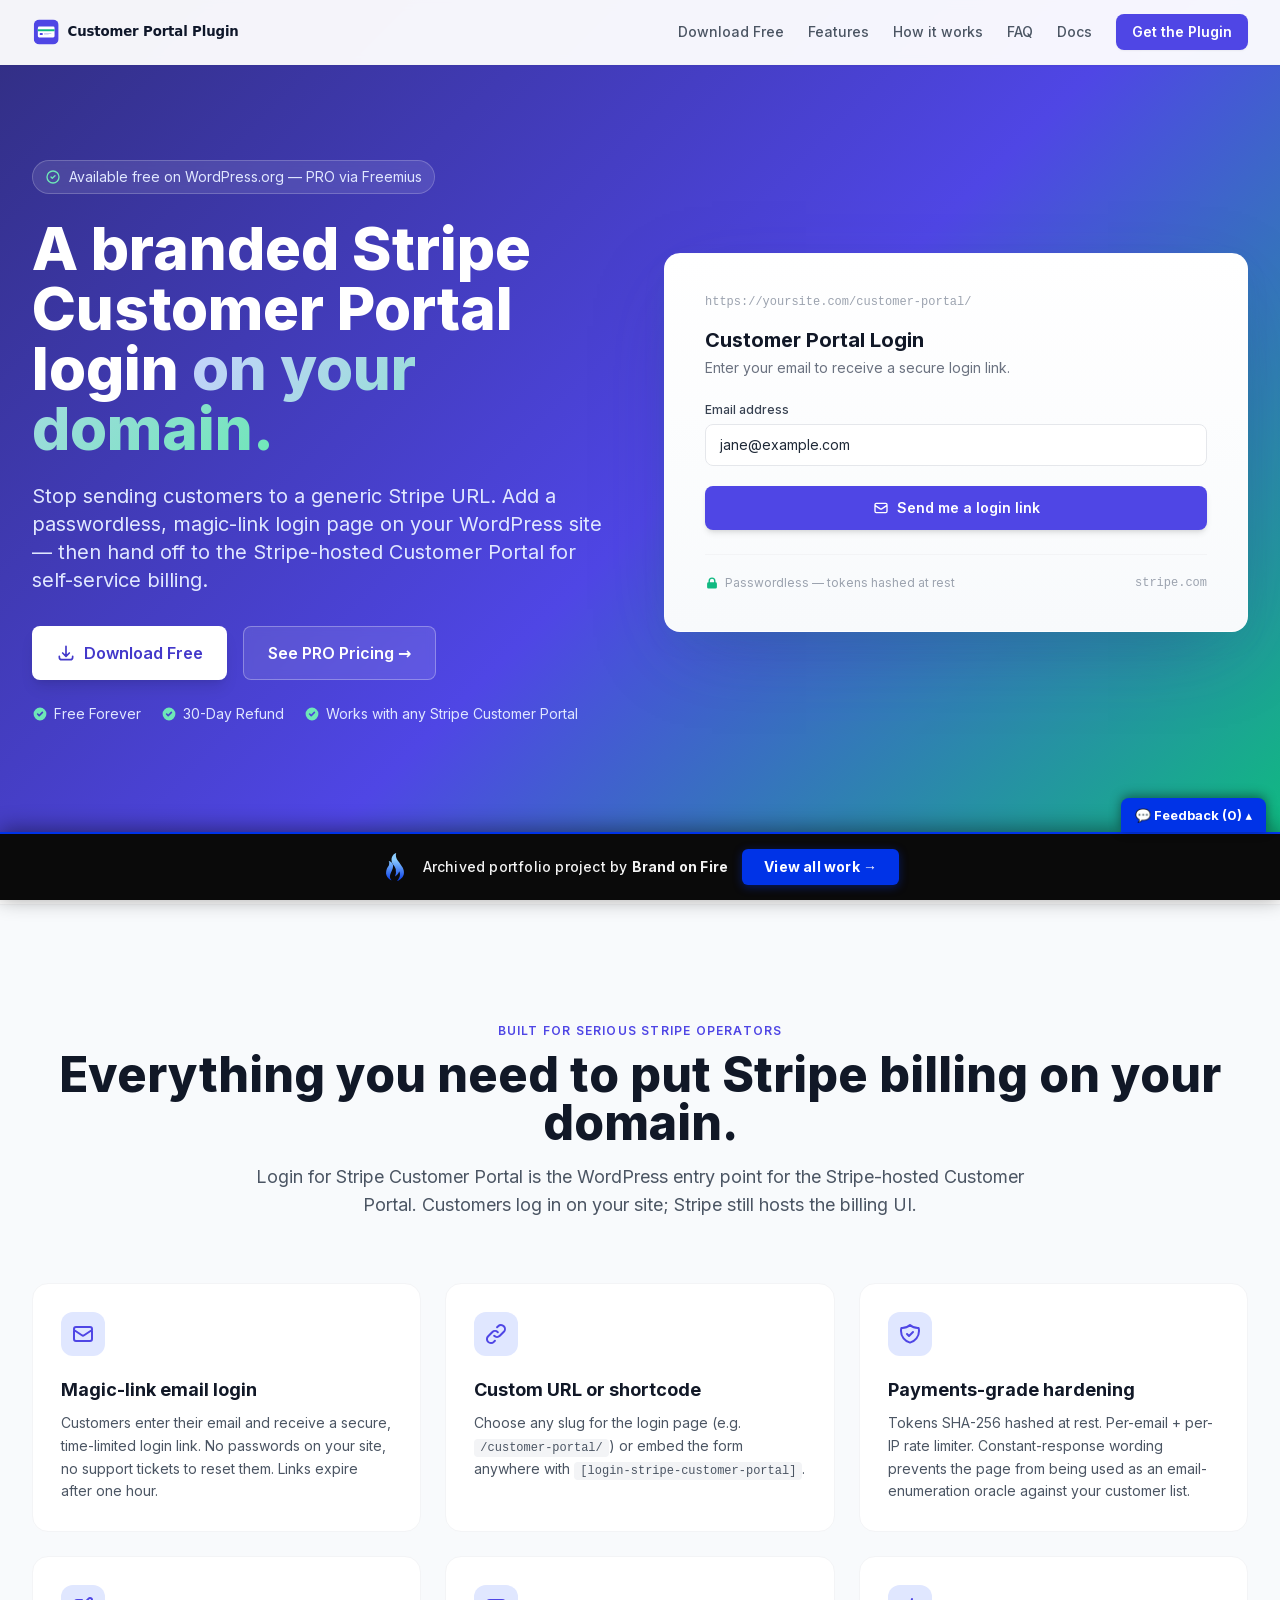
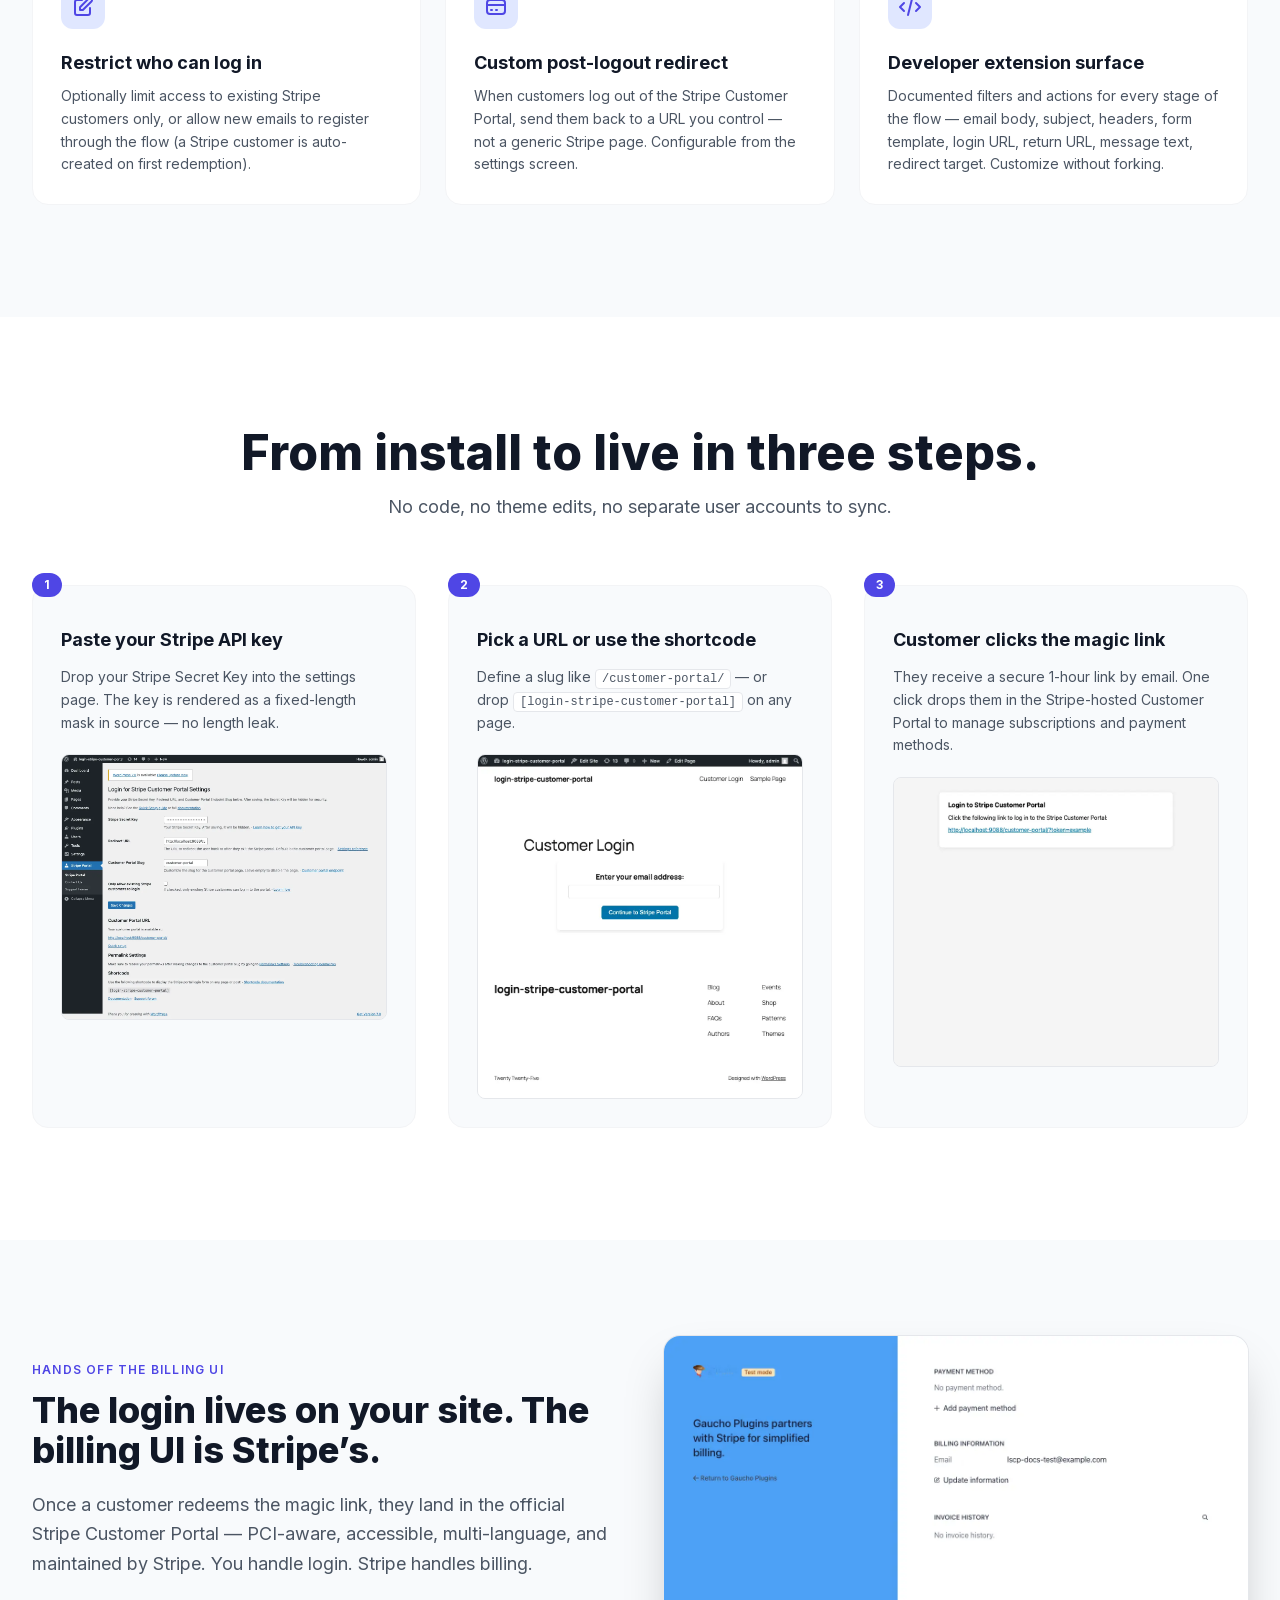
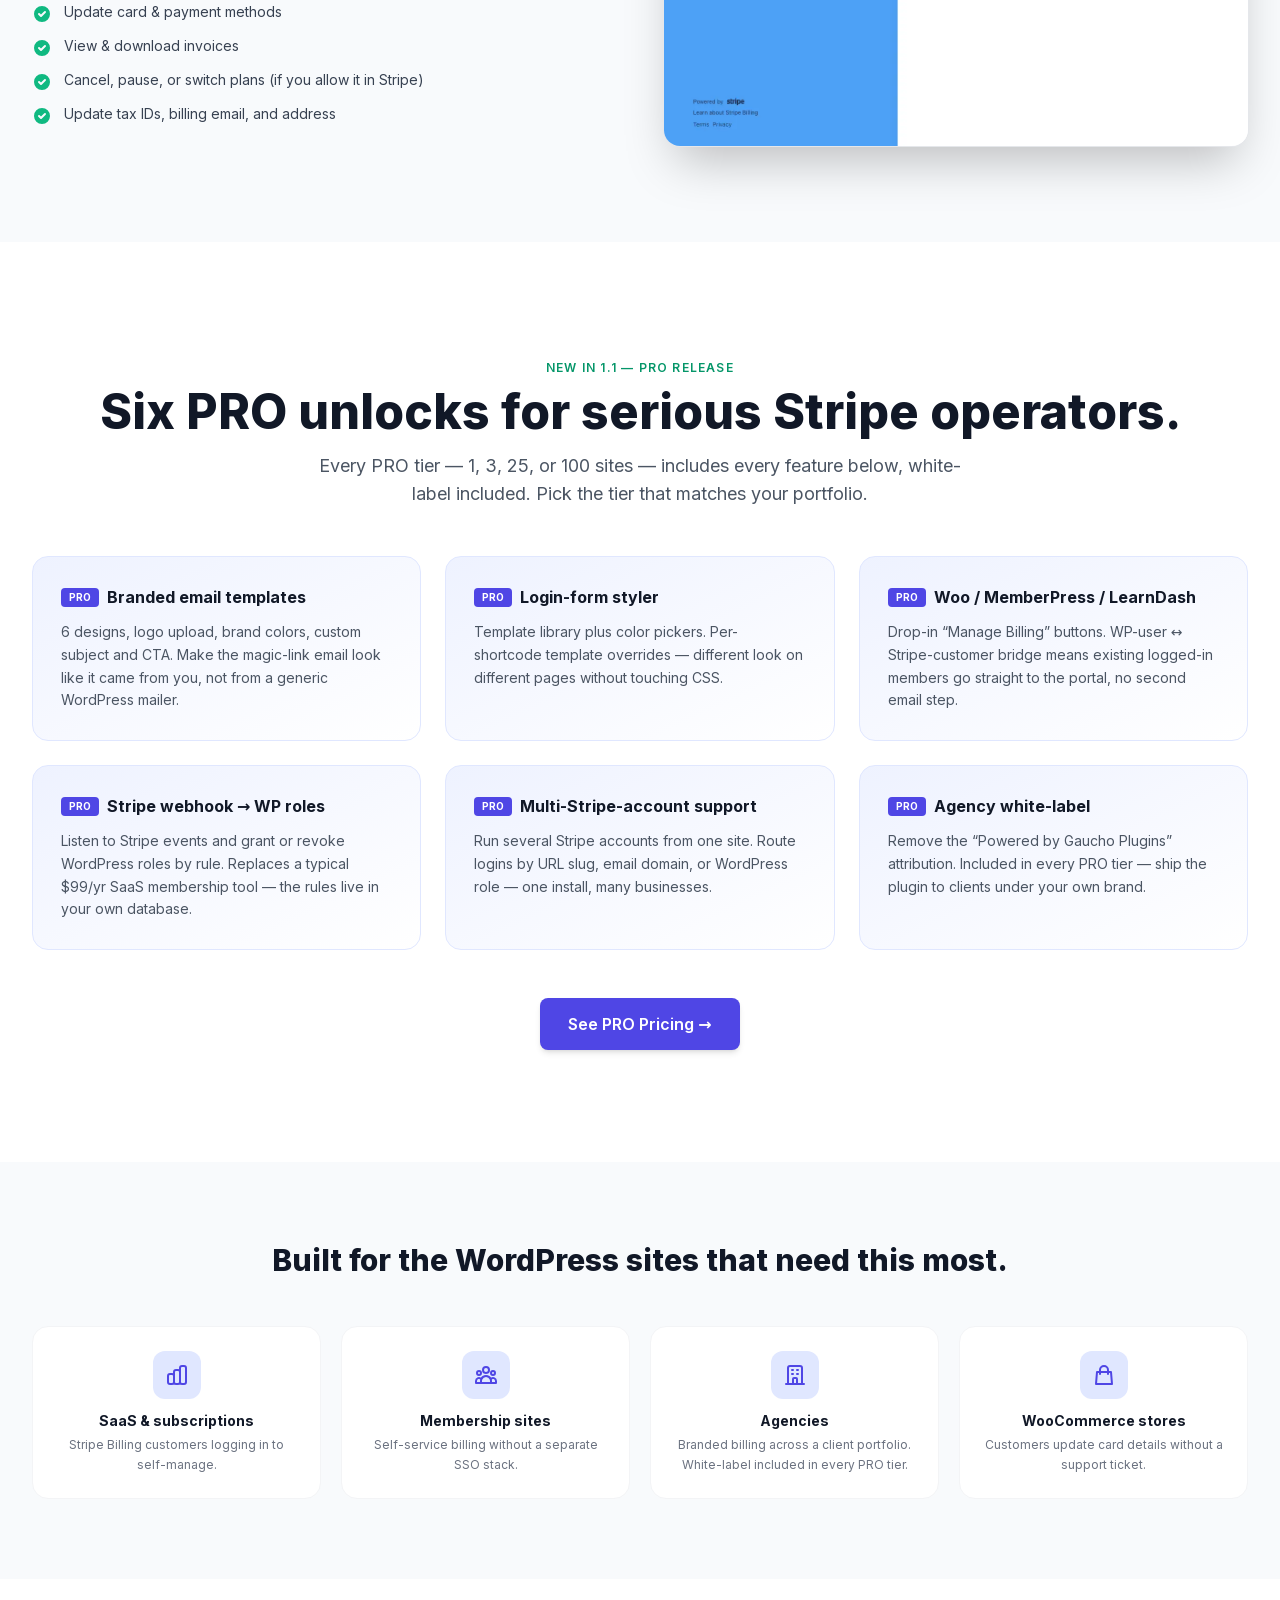
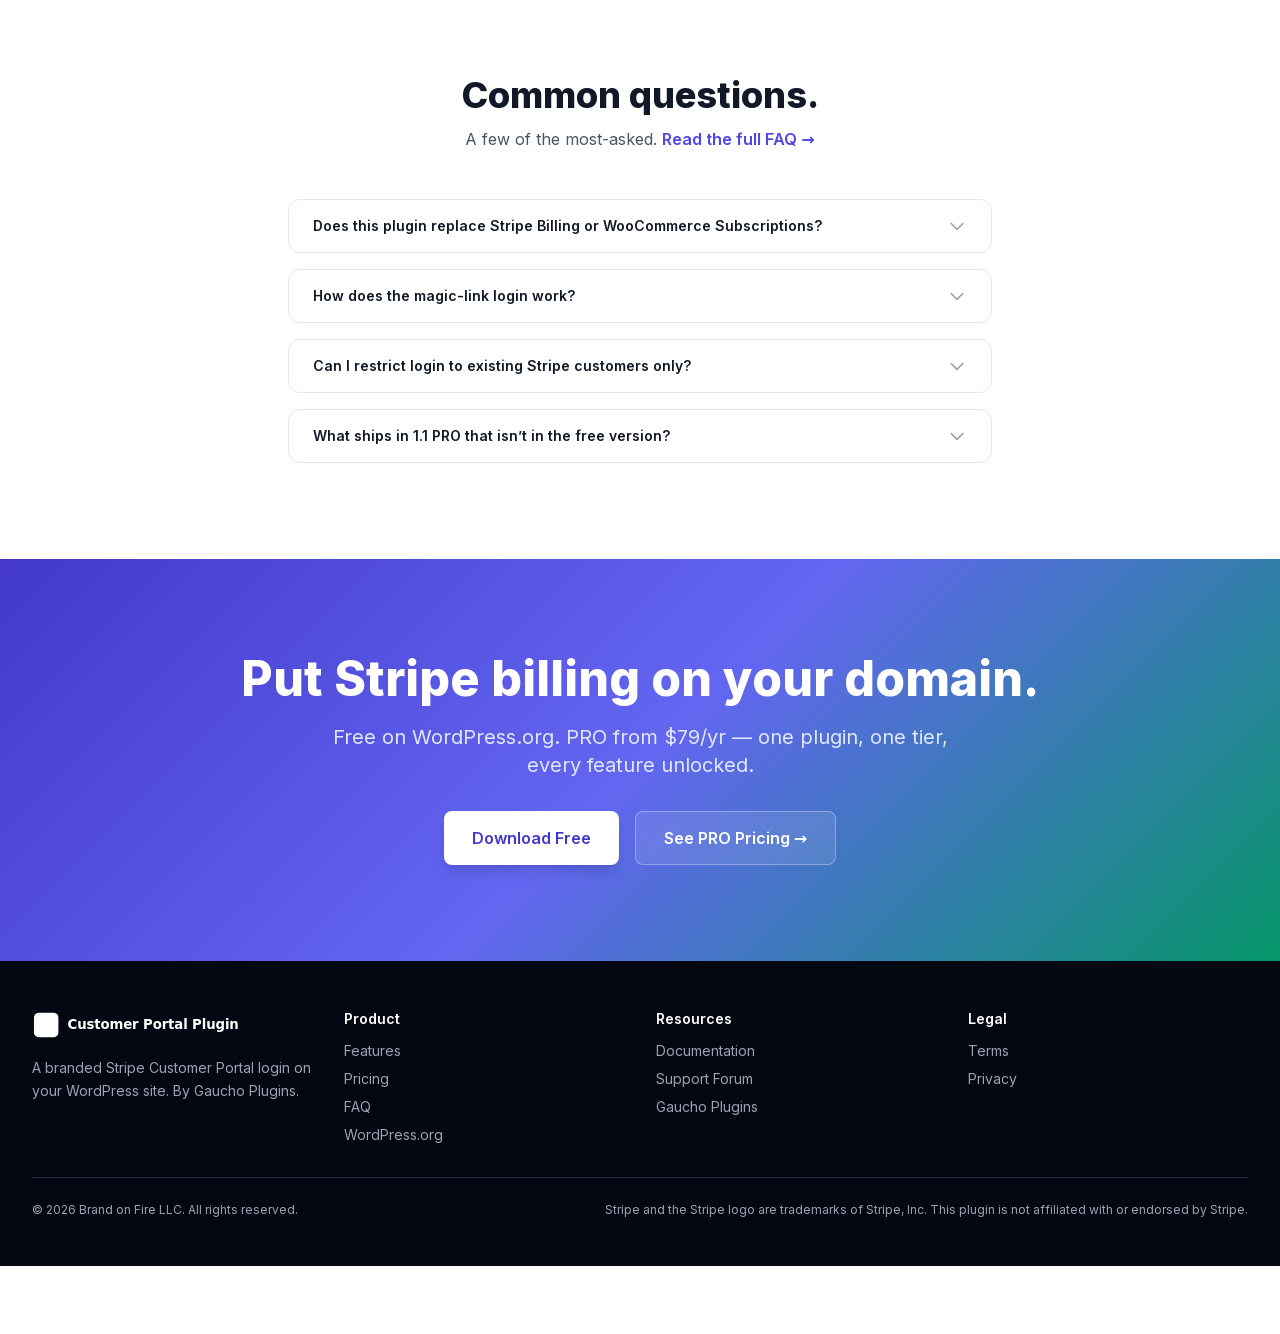
==== commit 010d021c: "Trim to main pages; keep only referenced assets; re-encode images to WebP (max 1400px, q72)" ====
--- a/index.html
+++ b/index.html
@@ -7,7 +7,7 @@
     <title>Login for Stripe Customer Portal — Branded Stripe Billing Login for WordPress</title>
     <meta name="description" content="A branded Stripe Customer Portal login page on your WordPress site. Passwordless magic-link email authentication, custom slug or shortcode, hardened against email enumeration. Free on WordPress.org. PRO from $79/yr.">
     <meta name="keywords" content="stripe customer portal WordPress, stripe billing login WordPress, magic link login WordPress, stripe customer portal login plugin, stripe portal shortcode, branded customer portal stripe">
-    <link rel="canonical" href="/customer-portal-plugin/">
+    
 
     <meta property="og:type" content="website">
     <meta property="og:title" content="Login for Stripe Customer Portal — Branded Stripe Billing Login for WordPress">
@@ -124,7 +124,7 @@
     "@type": "Brand",
     "name": "Gaucho Plugins"
   },
-  "image": "https://gauchoplugins.com/wp-content/uploads/product-feed/login-stripe-customer-portal.png",
+  "image": "https://gauchoplugins.com/wp-content/uploads/product-feed/login-stripe-customer-portal.webp",
   "url": "/customer-portal-plugin/",
   "offers": [
     {
@@ -365,7 +365,7 @@
                             <h3 class="text-lg font-bold text-gray-900 mb-3 mt-3">Paste your Stripe API key</h3>
                             <p class="text-sm text-gray-600 mb-5 leading-relaxed">Drop your Stripe Secret Key into the settings page. The key is rendered as a fixed-length mask in source &mdash; no length leak.</p>
                             <div class="rounded-lg overflow-hidden border border-gray-200">
-                                <img src="assets/screenshots/admin-settings-page.png" alt="Plugin settings page in WordPress admin showing the Stripe API key field and Customer Portal slug" class="w-full h-auto" loading="lazy">
+                                <img src="assets/screenshots/admin-settings-page.webp" alt="Plugin settings page in WordPress admin showing the Stripe API key field and Customer Portal slug" class="w-full h-auto" loading="lazy">
                             </div>
                         </div>
                     </div>
@@ -375,7 +375,7 @@
                             <h3 class="text-lg font-bold text-gray-900 mb-3 mt-3">Pick a URL or use the shortcode</h3>
                             <p class="text-sm text-gray-600 mb-5 leading-relaxed">Define a slug like <span class="mono text-xs bg-white px-1.5 py-0.5 rounded border border-gray-200">/customer-portal/</span> &mdash; or drop <span class="mono text-xs bg-white px-1.5 py-0.5 rounded border border-gray-200">[login-stripe-customer-portal]</span> on any page.</p>
                             <div class="rounded-lg overflow-hidden border border-gray-200">
-                                <img src="assets/screenshots/login-form-shortcode.png" alt="The login form rendered on a WordPress page via the shortcode" class="w-full h-auto" loading="lazy">
+                                <img src="assets/screenshots/login-form-shortcode.webp" alt="The login form rendered on a WordPress page via the shortcode" class="w-full h-auto" loading="lazy">
                             </div>
                         </div>
                     </div>
@@ -385,7 +385,7 @@
                             <h3 class="text-lg font-bold text-gray-900 mb-3 mt-3">Customer clicks the magic link</h3>
                             <p class="text-sm text-gray-600 mb-5 leading-relaxed">They receive a secure 1-hour link by email. One click drops them in the Stripe-hosted Customer Portal to manage subscriptions and payment methods.</p>
                             <div class="rounded-lg overflow-hidden border border-gray-200">
-                                <img src="assets/screenshots/email-login-link.png" alt="The magic-link login email customers receive" class="w-full h-auto" loading="lazy">
+                                <img src="assets/screenshots/email-login-link.webp" alt="The magic-link login email customers receive" class="w-full h-auto" loading="lazy">
                             </div>
                         </div>
                     </div>
@@ -409,7 +409,7 @@
                         </ul>
                     </div>
                     <div class="rounded-2xl overflow-hidden shadow-2xl ring-1 ring-gray-200">
-                        <img src="assets/screenshots/stripe-customer-portal.png" alt="The Stripe-hosted Customer Portal where customers manage their billing after logging in" class="w-full h-auto block" loading="lazy">
+                        <img src="assets/screenshots/stripe-customer-portal.webp" alt="The Stripe-hosted Customer Portal where customers manage their billing after logging in" class="w-full h-auto block" loading="lazy">
                     </div>
                 </div>
             </div>
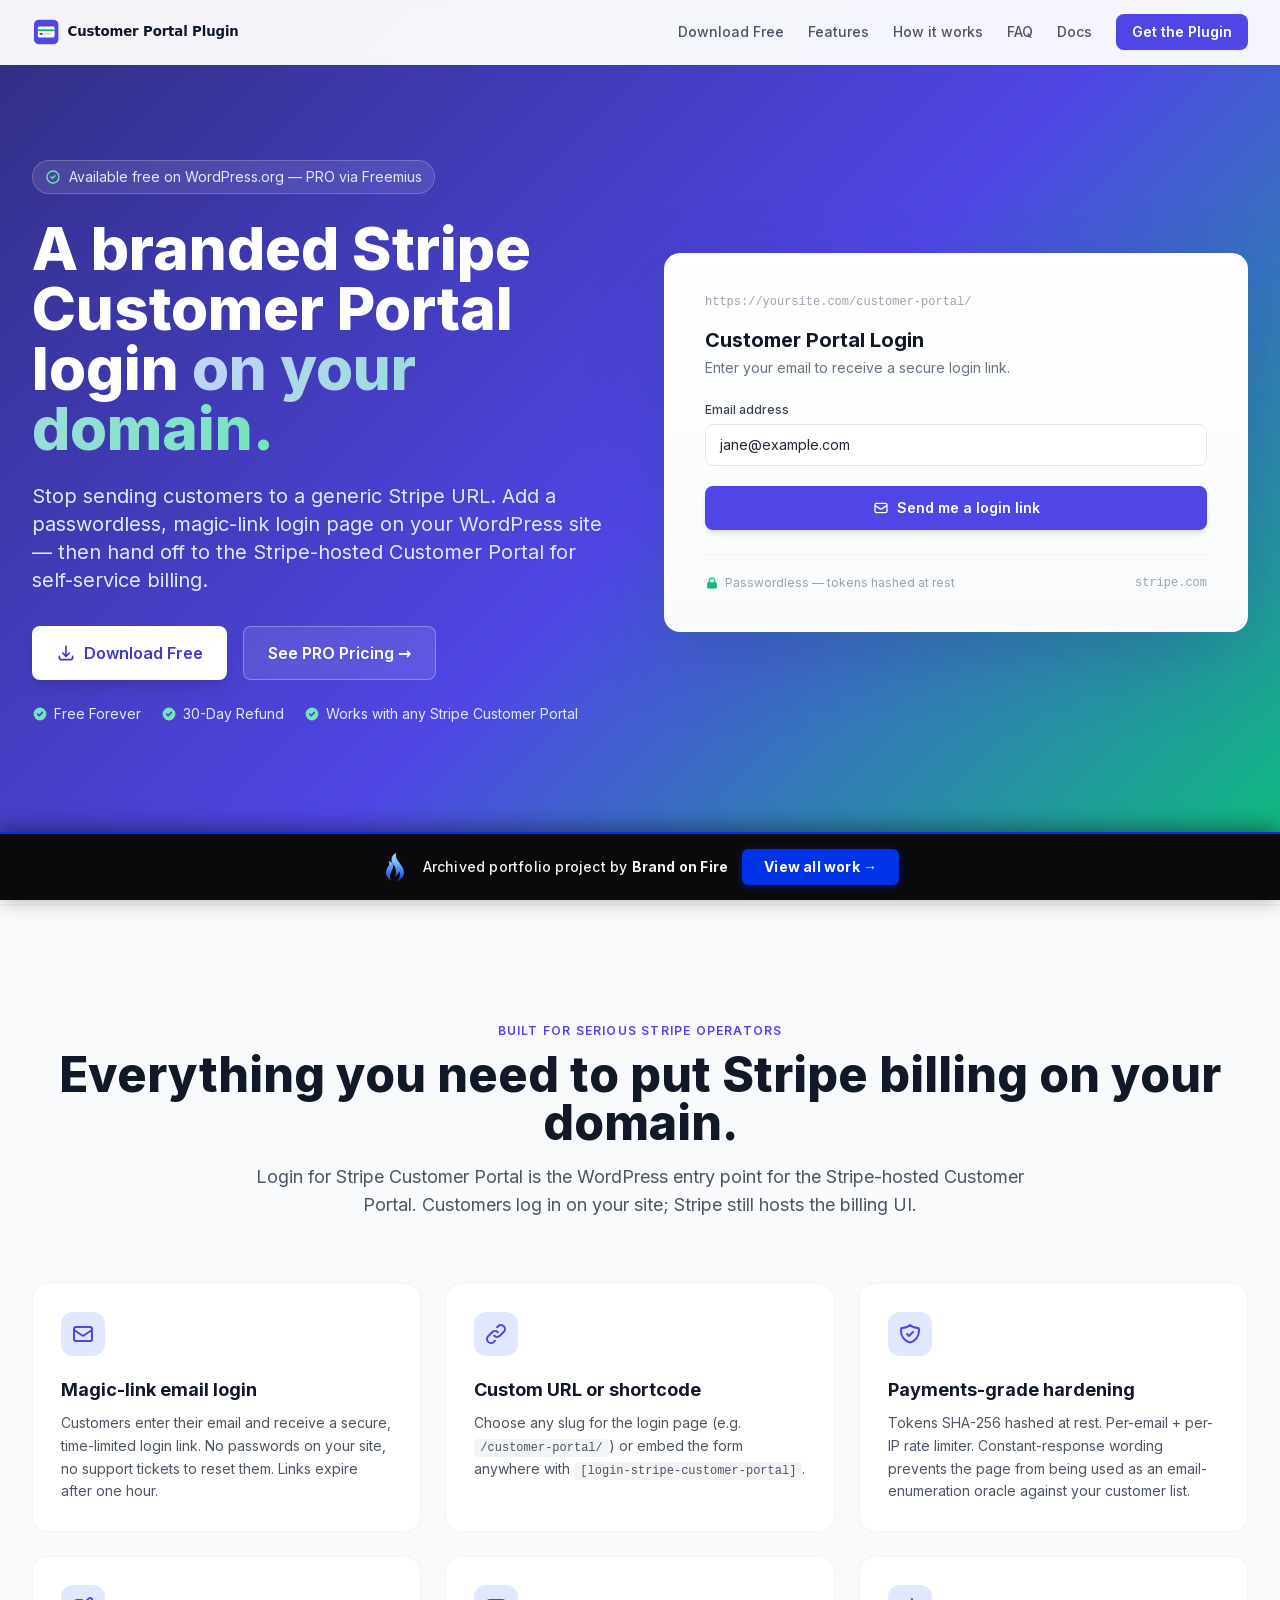
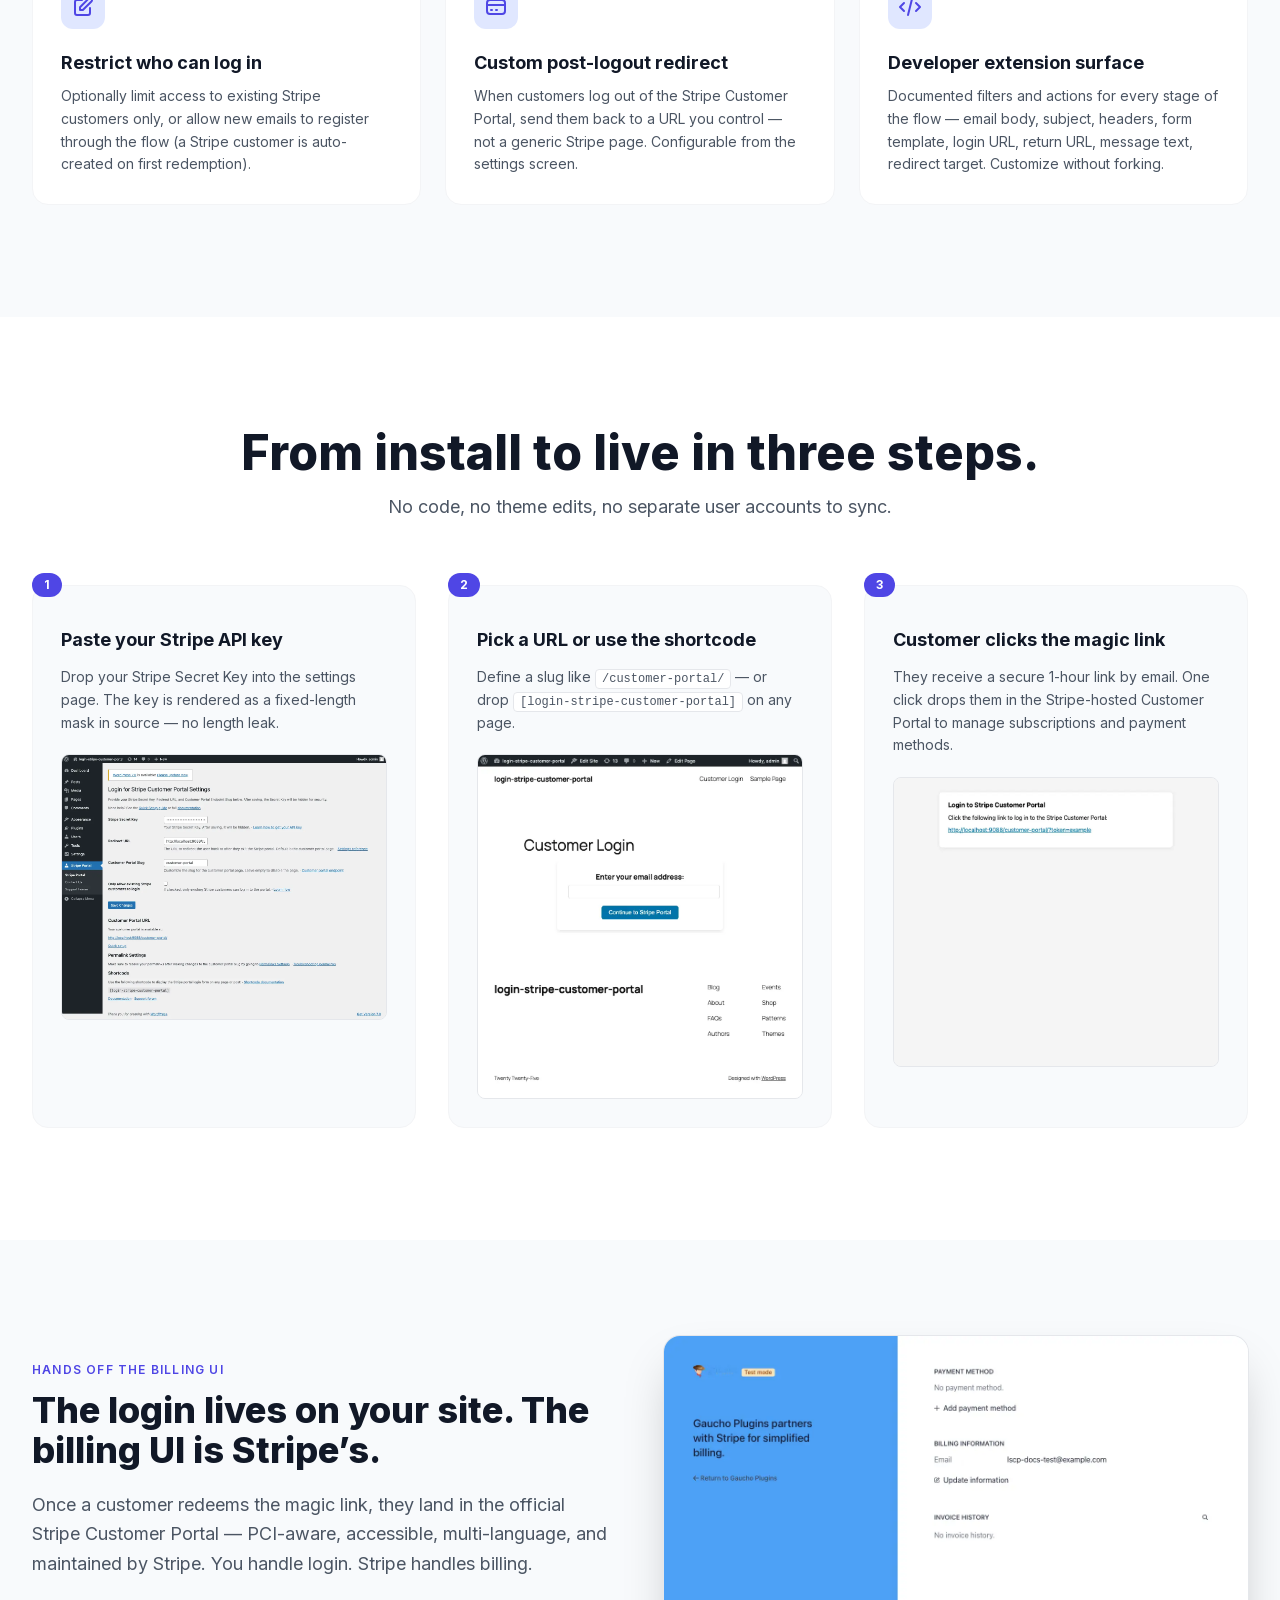
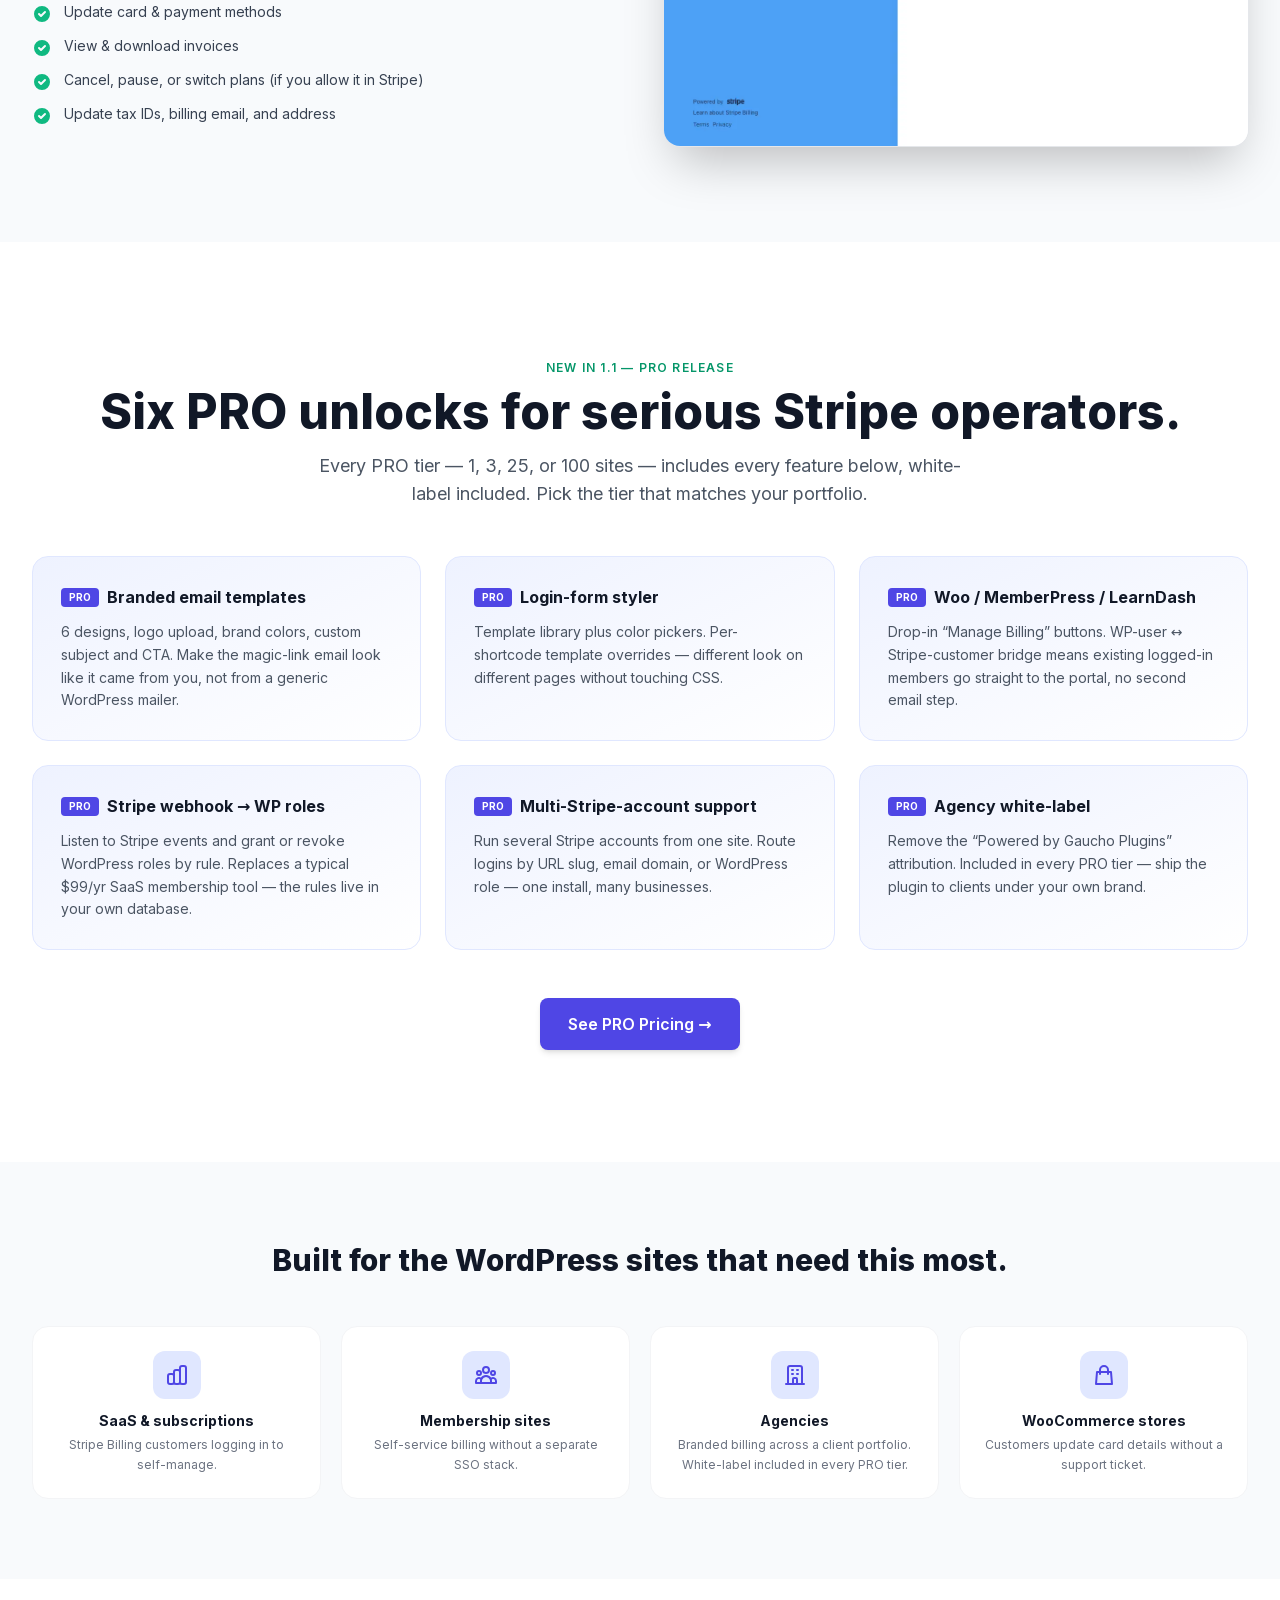
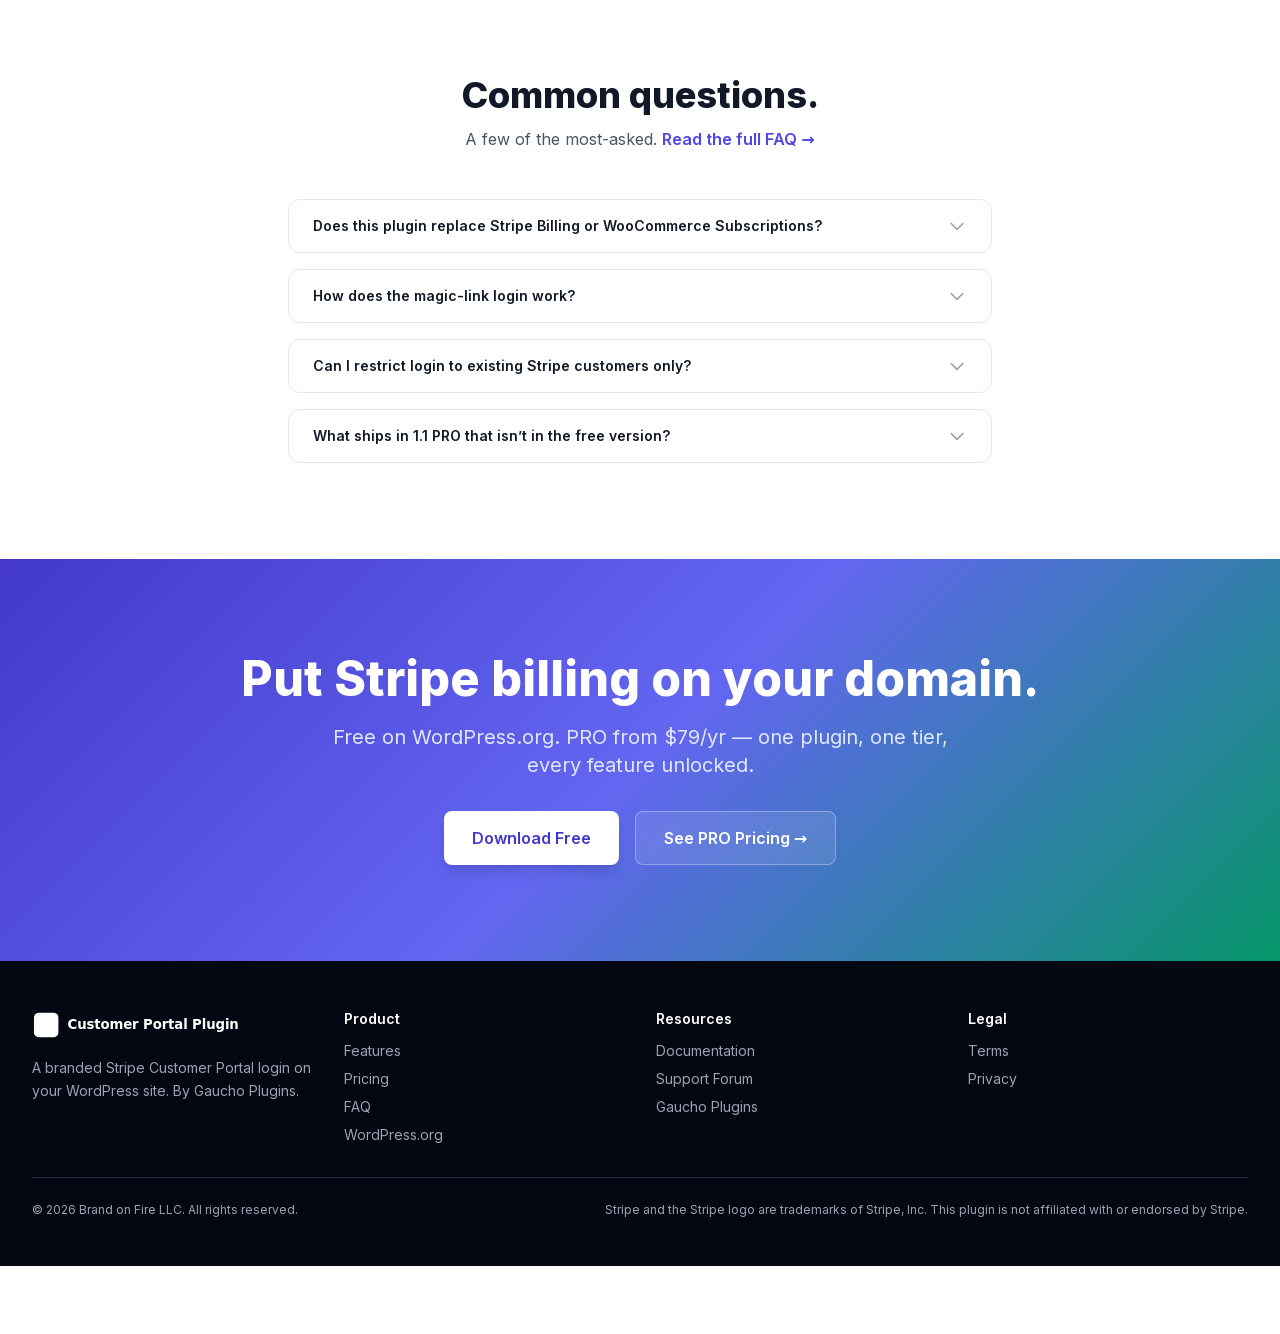
==== commit 79f8bbb5: "Remove the portfolio commenting widget The feedback/commenting collector was an injected shadow-DOM " ====
--- a/index.html
+++ b/index.html
@@ -615,100 +615,5 @@
         });
     </script>
 <script>document.querySelectorAll(".js-yr").forEach(function(e){e.textContent=new Date().getFullYear();});</script>
-<!-- bof-portfolio-bar --><a href="https://brandonfire.com/portfolio/" id="bof-portfolio-bar" rel="noopener" style="position:fixed;left:0;right:0;bottom:0;z-index:2147483647;display:flex;align-items:center;justify-content:center;gap:14px;flex-wrap:wrap;background:#0a0a0a;color:#ffffff !important;font-family:Inter,-apple-system,BlinkMacSystemFont,'Segoe UI',Roboto,Helvetica,Arial,sans-serif;font-size:14px;font-weight:500;line-height:1;letter-spacing:.2px;padding:15px 18px;text-decoration:none !important;box-shadow:0 -3px 22px rgba(0,0,0,.45);border-top:2px solid #0033e7;box-sizing:border-box;"><img src="[data-uri]" alt="" width="28" height="28" style="display:block;flex:0 0 auto;width:28px;height:28px;"><span style="opacity:.95;color:#fff;">Archived portfolio project by <strong style="font-weight:700;color:#fff;">Brand&nbsp;on&nbsp;Fire</strong></span><span style="background:#0033e7;color:#fff;padding:11px 22px;border-radius:6px;font-weight:700;font-size:14px;white-space:nowrap;box-shadow:0 2px 10px rgba(0,51,231,.4);">View&nbsp;all&nbsp;work&nbsp;&rarr;</span></a><script>(function(){function p(){var b=document.getElementById("bof-portfolio-bar");if(b&&document.body)document.body.style.setProperty("padding-bottom",b.offsetHeight+"px","important");}if(document.readyState!=="loading")p();else document.addEventListener("DOMContentLoaded",p);window.addEventListener("resize",p);})();</script><script>/* Brand on Fire portfolio feedback collector. One shared origin (brand-on-fire.github.io) => one shared
-   localStorage; every comment is stamped with the site + page. Shadow DOM so the host site's CSS / its
-   pointer-events:none form-disable can't touch it. Shows this site's prior comments at the bottom, with a
-   ✓ on ones Claude resolved (read from /portfolio/resolved.json). "Export all" copies everything. */
-(function () {
-  var K = 'bof_feedback', D = document;
-  if (D.getElementById('bof-fb-host')) return;
-  function L() { try { return JSON.parse(localStorage.getItem(K)) || []; } catch (e) { return []; } }
-  function SV(a) { try { localStorage.setItem(K, JSON.stringify(a)); } catch (e) {} }
-  function slug() { var p = location.pathname.split('/').filter(Boolean); return p[0] || '(home)'; }
-  function pagePath() { var p = location.pathname.split('/').filter(Boolean); return '/' + p.slice(1).join('/') + (p.length > 1 ? '/' : ''); }
-  function ckey(c) { return c.site + '|' + (c.text || '').trim().toLowerCase(); }
-  function draftKey() { return 'bof_fb_draft'; }
-  function barH() { var b = D.getElementById('bof-portfolio-bar'); return b ? b.offsetHeight : 0; }
-  function counts() { var a = L(), s = slug(); return { here: a.filter(function (c) { return c.site === s; }).length, total: a.length }; }
-  function sync() { try { fetch('http://localhost:8799/sync', { method: 'POST', headers: { 'Content-Type': 'text/plain' }, body: JSON.stringify(L()), keepalive: true }).catch(function () {}); } catch (e) {} }
-  var open = localStorage.getItem('bof_fb_open') === '1', RESOLVED = {};
-
-  var host = D.createElement('div'); host.id = 'bof-fb-host';
-  host.style.cssText = 'all:initial;position:fixed;left:0;right:0;bottom:0;z-index:2147483647;pointer-events:none';
-  var R = host.attachShadow({ mode: 'open' });
-  R.innerHTML =
-    '<style>' +
-    ':host{all:initial}div,textarea,button,span,b,ul,li{box-sizing:border-box;font-family:Inter,system-ui,-apple-system,"Segoe UI",Arial,sans-serif;margin:0}' +
-    '.tog{position:fixed;right:14px;background:#0033e7;color:#fff;font-weight:700;font-size:13px;padding:9px 14px;border-radius:8px 8px 0 0;cursor:pointer;box-shadow:0 -2px 12px rgba(0,0,0,.45);pointer-events:auto;user-select:none}' +
-    '.pan{position:fixed;left:0;right:0;background:#0a0a0a;border-top:2px solid #0033e7;max-height:300px;padding:8px 12px 10px;display:none;pointer-events:auto;overflow:auto}' +
-    '.pan.open{display:block}' +
-    '.hd{display:flex;align-items:center;gap:8px;color:#fff;font-size:12.5px;margin-bottom:6px}.hd b{color:#8bccff}.hd .pg{color:#9aa3b2}' +
-    'textarea{display:block;width:100%;height:60px;background:#16181d;color:#fff;border:1px solid #2a2d35;border-radius:6px;padding:8px;font-size:13px;line-height:1.4;resize:none;pointer-events:auto;-webkit-user-select:text;user-select:text;outline:none}textarea:focus{border-color:#0033e7}' +
-    '.row{display:flex;gap:8px;align-items:center;margin-top:7px}' +
-    'button{border:0;border-radius:6px;padding:8px 14px;font-weight:700;font-size:13px;cursor:pointer;pointer-events:auto}' +
-    '.save{background:#0033e7;color:#fff}.exp{background:#16181d;color:#8bccff;border:1px solid #2a2d35}.undo{background:transparent;color:#888;font-weight:600;font-size:12px;padding:6px}' +
-    '.st{color:#9aa3b2;font-size:12px;margin-left:auto}' +
-    '.list{margin-top:9px;border-top:1px solid #20222c;padding-top:7px}' +
-    '.list .lt{color:#7a8290;font-size:11.5px;font-weight:700;text-transform:uppercase;letter-spacing:.4px;margin-bottom:5px}' +
-    '.list li{list-style:none;display:flex;gap:7px;align-items:flex-start;color:#cfd4dc;font-size:12.5px;line-height:1.4;padding:4px 0;border-bottom:1px solid #16181d}' +
-    '.list li .ic{flex:0 0 auto;font-size:12px;width:14px}.list li.done{color:#7fce8a}.list li .ic.r{color:#36c24a}.list li .ic.p{color:#9aa3b2}' +
-    '</style>' +
-    '<div class="tog" id="tog"></div>' +
-    '<div class="pan" id="pan">' +
-    '<div class="hd">Commenting on <b id="site"></b><span class="pg" id="pg"></span></div>' +
-    '<textarea id="ta" placeholder="Type feedback for THIS page, then Save…"></textarea>' +
-    '<div class="row"><button class="save" id="save">Save</button><button class="undo" id="undo">Undo last</button><button class="exp" id="exp">Export all</button><span class="st" id="st"></span></div>' +
-    '<div class="list" id="list" style="display:none"><div class="lt" id="lt"></div><ul id="ul"></ul></div>' +
-    '</div>';
-  D.body.appendChild(host);
-
-  var tog = R.getElementById('tog'), pan = R.getElementById('pan'), ta = R.getElementById('ta');
-  R.getElementById('site').textContent = slug(); R.getElementById('pg').textContent = pagePath();
-  ta.value = localStorage.getItem(draftKey()) || '';
-  ta.addEventListener('input', function () { localStorage.setItem(draftKey(), ta.value); });
-
-  function renderList() {
-    var s = slug(), mine = L().filter(function (c) { return c.site === s; });
-    var box = R.getElementById('list'), ul = R.getElementById('ul'), lt = R.getElementById('lt');
-    if (!mine.length) { box.style.display = 'none'; return; }
-    box.style.display = 'block';
-    lt.textContent = 'Your comments on ' + s + ' (' + mine.length + ')';
-    ul.innerHTML = '';
-    mine.forEach(function (c) {
-      var done = !!RESOLVED[ckey(c)];
-      var li = D.createElement('li'); if (done) li.className = 'done';
-      li.innerHTML = '<span class="ic ' + (done ? 'r' : 'p') + '">' + (done ? '✓' : '•') + '</span><span>' + c.text.replace(/[<>&]/g, '') + (done ? '  <i style="color:#7fce8a;font-style:normal">— resolved</i>' : '') + '</span>';
-      ul.appendChild(li);
-    });
-  }
-  function refresh() {
-    var h = barH(), c = counts();
-    pan.style.bottom = h + 'px'; pan.classList.toggle('open', open);
-    tog.style.bottom = (open ? Math.min(pan.offsetHeight || 200, 300) + h : h) + 'px';
-    tog.textContent = '💬 Feedback (' + c.total + ') ' + (open ? '▾' : '▴');
-    R.getElementById('st').textContent = c.here + ' on this site · ' + c.total + ' total';
-    renderList();
-  }
-  tog.addEventListener('click', function () { open = !open; localStorage.setItem('bof_fb_open', open ? '1' : '0'); refresh(); if (open) setTimeout(function () { ta.focus(); }, 0); });
-  R.getElementById('save').addEventListener('click', function () {
-    var t = ta.value.trim(); if (!t) return;
-    var a = L(); a.push({ site: slug(), page: location.pathname, text: t, ts: new Date().toISOString() }); SV(a);
-    ta.value = ''; localStorage.removeItem(draftKey()); refresh(); sync();
-    var b = R.getElementById('save'); b.textContent = 'Saved ✓ ' + slug(); setTimeout(function () { b.textContent = 'Save'; }, 1100);
-  });
-  R.getElementById('undo').addEventListener('click', function () { var a = L(); if (!a.length) return; a.pop(); SV(a); refresh(); sync(); });
-  R.getElementById('exp').addEventListener('click', function () {
-    var a = L(); if (!a.length) { alert('No comments saved yet.'); return; }
-    var txt = 'PORTFOLIO FEEDBACK (' + a.length + ' comments)\n\n' + a.map(function (c) { return '[' + c.site + c.page + ']\n' + c.text; }).join('\n\n');
-    if (navigator.clipboard && navigator.clipboard.writeText) navigator.clipboard.writeText(txt).then(function () { alert('Copied ' + a.length + ' comments — paste to Claude.'); }, function () { window.prompt('Copy all (Cmd+C):', txt); });
-    else window.prompt('Copy all (Cmd+C):', txt);
-  });
-  // load Claude's resolved-comment list (cross-path same origin) so resolved items show a ✓
-  fetch('/portfolio/resolved.json', { cache: 'no-store' }).then(function (r) { return r.ok ? r.json() : []; }).then(function (arr) {
-    (arr || []).forEach(function (k) { RESOLVED[String(k).toLowerCase()] = 1; }); renderList();
-  }).catch(function () {});
-  window.addEventListener('resize', refresh);
-  if (D.readyState !== 'loading') { refresh(); sync(); } else D.addEventListener('DOMContentLoaded', function () { refresh(); sync(); });
-})();
-</script><!-- /bof-portfolio-bar --></body>
+<!-- bof-portfolio-bar --><a href="https://brandonfire.com/portfolio/" id="bof-portfolio-bar" rel="noopener" style="position:fixed;left:0;right:0;bottom:0;z-index:2147483647;display:flex;align-items:center;justify-content:center;gap:14px;flex-wrap:wrap;background:#0a0a0a;color:#ffffff !important;font-family:Inter,-apple-system,BlinkMacSystemFont,'Segoe UI',Roboto,Helvetica,Arial,sans-serif;font-size:14px;font-weight:500;line-height:1;letter-spacing:.2px;padding:15px 18px;text-decoration:none !important;box-shadow:0 -3px 22px rgba(0,0,0,.45);border-top:2px solid #0033e7;box-sizing:border-box;"><img src="[data-uri]" alt="" width="28" height="28" style="display:block;flex:0 0 auto;width:28px;height:28px;"><span style="opacity:.95;color:#fff;">Archived portfolio project by <strong style="font-weight:700;color:#fff;">Brand&nbsp;on&nbsp;Fire</strong></span><span style="background:#0033e7;color:#fff;padding:11px 22px;border-radius:6px;font-weight:700;font-size:14px;white-space:nowrap;box-shadow:0 2px 10px rgba(0,51,231,.4);">View&nbsp;all&nbsp;work&nbsp;&rarr;</span></a><script>(function(){function p(){var b=document.getElementById("bof-portfolio-bar");if(b&&document.body)document.body.style.setProperty("padding-bottom",b.offsetHeight+"px","important");}if(document.readyState!=="loading")p();else document.addEventListener("DOMContentLoaded",p);window.addEventListener("resize",p);})();</script><!-- /bof-portfolio-bar --></body>
 </html>
